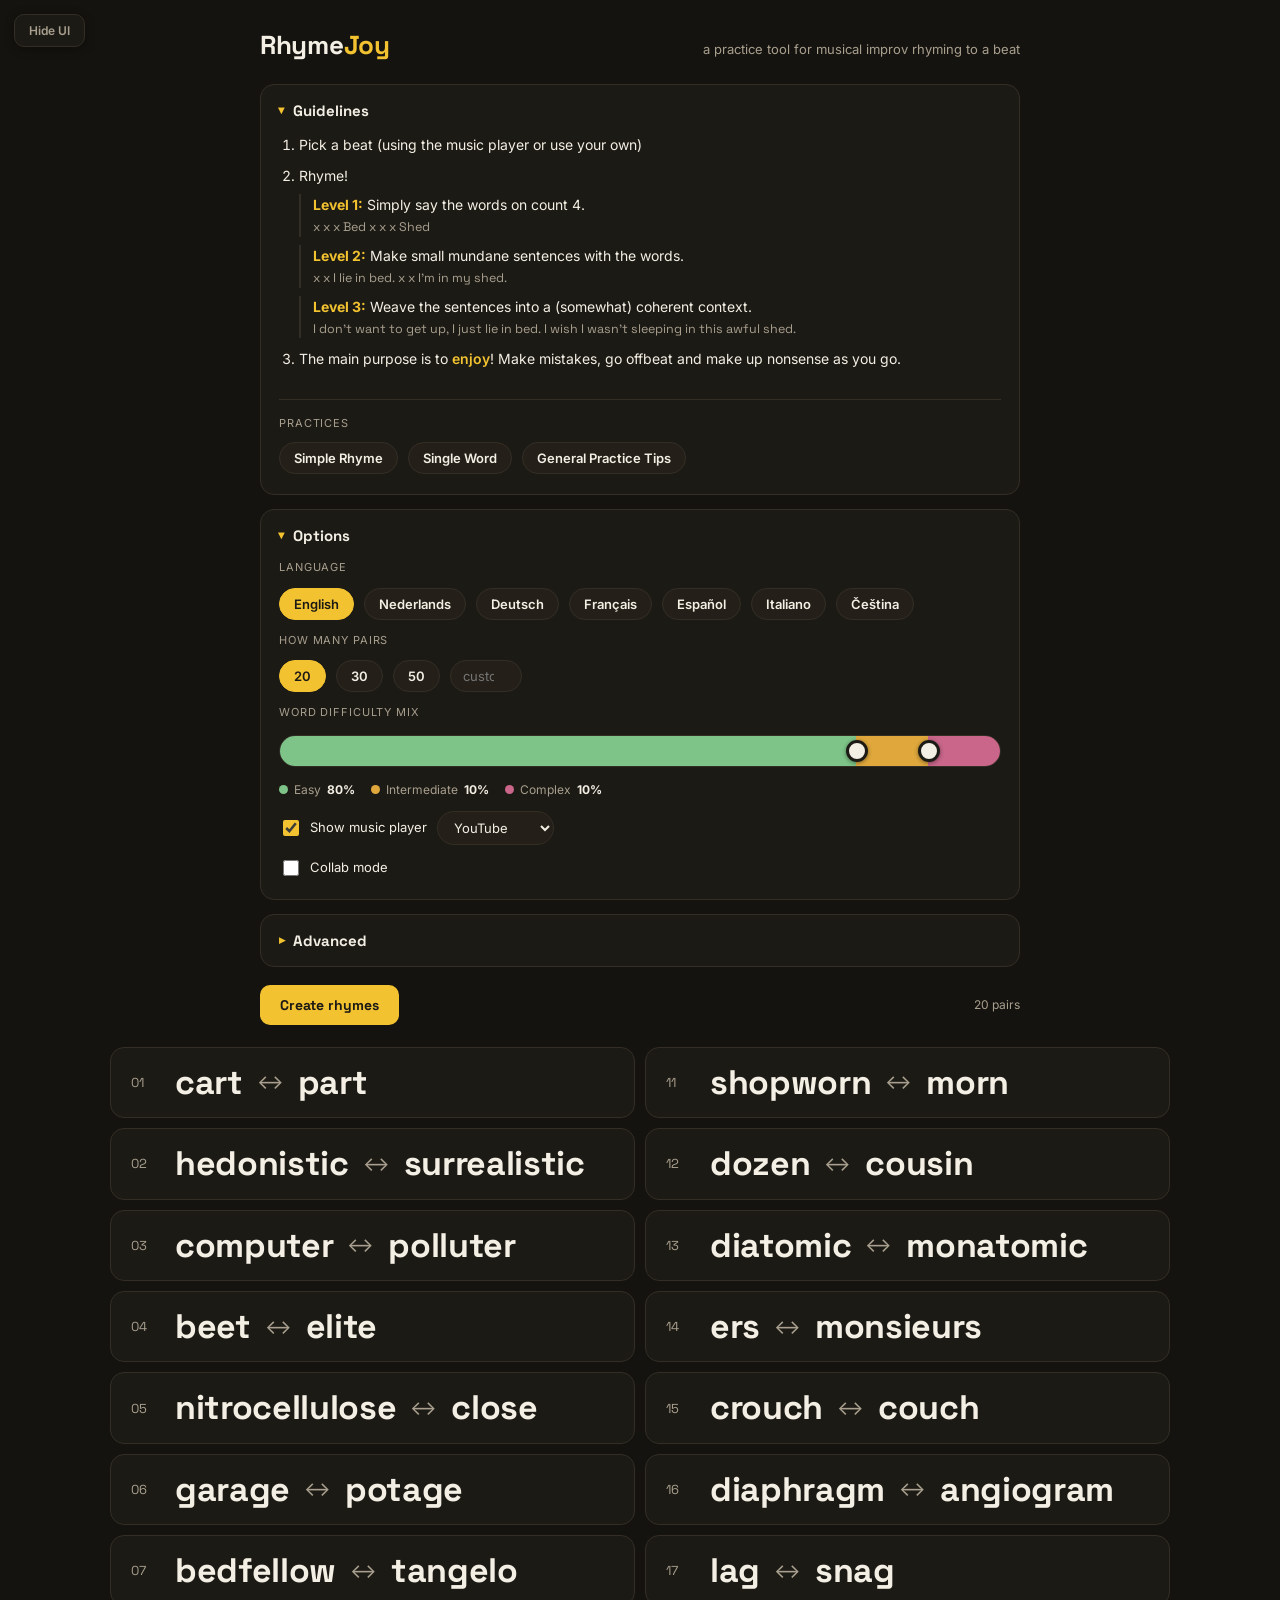
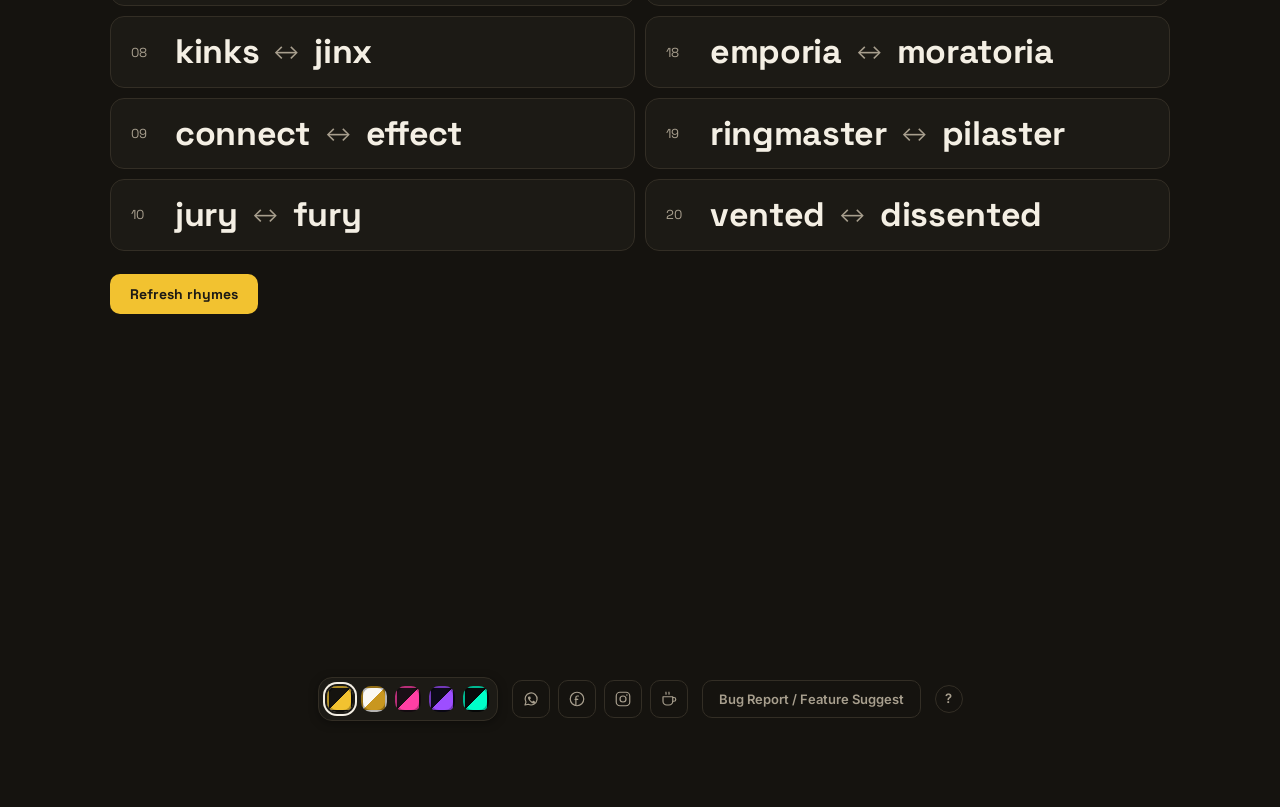
==== rg-latest.html @ 77506f03 "Merge branch 'worktree-gleaming-coalescing-elephant' # Conflicts: #	js/app.js" ====
<!DOCTYPE html>
<html lang="en">
<head>
<meta charset="UTF-8">
<meta name="viewport" content="width=device-width, initial-scale=1.0">
<title>Rhyme Pairs — Rap Practice Generator</title>
<link rel="stylesheet" href="data/styles.css">
<script>
// Applies the saved color scheme before first paint so switching themes
// doesn't flash the default dark theme for a frame; js/app.js re-applies
// the same value once it's loaded and owns the switcher's click handling.
(function () {
  try {
    var s = JSON.parse(localStorage.getItem("rhymeflow:settings"));
    if (s && s.theme) document.documentElement.setAttribute("data-theme", s.theme);
  } catch (e) {}
})();
</script>
</head>
<body>
<div class="practice-flash" id="practiceFlash" aria-hidden="true">PRACTICE</div>
<div class="wrap">

  <button class="btn-ghost hide-ui-btn" id="hideUiBtn">Hide UI</button>

  <div class="settings-col">
    <header class="top">
      <h1>Rhyme<span>Joy</span></h1>
      <div class="subtitle">a practice tool for musical improv rhyming to a beat</div>
    </header>

    <details class="panel collapsible-panel" id="guidelinesDetails" open>
      <summary>Guidelines</summary>
      <div class="collapsible-body guidelines-body">
        <ol>
          <li>Pick a beat (using the music player or use your own)</li>
          <li>
            Rhyme!
            <ul class="guidelines-levels">
              <li><b>Level 1:</b> Simply say the words on count 4.
                <span class="guidelines-example">x x x Bed x x x Shed</span>
              </li>
              <li><b>Level 2:</b> Make small mundane sentences with the words.
                <span class="guidelines-example">x x I lie in bed. x x I'm in my shed.</span>
              </li>
              <li><b>Level 3:</b> Weave the sentences into a (somewhat) coherent context.
                <span class="guidelines-example">I don't want to get up, I just lie in bed. I wish I wasn't sleeping in this awful shed.</span>
              </li>
            </ul>
          </li>
          <li>The main purpose is to <em>enjoy</em>! Make mistakes, go offbeat and make up nonsense as you go.</li>
        </ol>
      </div>
      <div class="guidelines-practices" id="practicesPanel" hidden>
        <div class="row" id="practicesButtonRow">
          <div class="label">Practices</div>
        </div>
      </div>
    </details>

    <details class="panel collapsible-panel" id="optionsDetails" open>
      <summary>Options</summary>
      <div class="collapsible-body">
        <div class="row">
          <div class="label">Language</div>
          <button class="pill lang-pill active" data-lang="en">English</button>
          <button class="pill lang-pill" data-lang="nl">Nederlands</button>
          <button class="pill lang-pill" data-lang="de">Deutsch</button>
          <button class="pill lang-pill" data-lang="fr">Français</button>
          <button class="pill lang-pill" data-lang="es">Español</button>
          <button class="pill lang-pill" data-lang="it">Italiano</button>
          <button class="pill lang-pill" data-lang="cs">Čeština</button>
        </div>
        <div class="row">
          <div class="label">How many pairs</div>
          <button class="pill count-pill" data-count="20">20</button>
          <button class="pill count-pill" data-count="30">30</button>
          <button class="pill count-pill" data-count="50">50</button>
          <input type="number" id="customCount" min="1" max="400" placeholder="custom">
        </div>
        <div class="row">
          <div class="label">Word difficulty mix</div>
          <div class="diff-slider" id="diffSlider">
            <div class="diff-slider-track">
              <div class="diff-seg diff-easy" id="diffSegEasy"></div>
              <div class="diff-seg diff-intermediate" id="diffSegMid"></div>
              <div class="diff-seg diff-complex" id="diffSegHard"></div>
            </div>
            <button type="button" class="diff-handle" id="diffHandle1" role="slider" aria-label="Easy/intermediate boundary" aria-valuemin="0" aria-valuemax="100"></button>
            <button type="button" class="diff-handle" id="diffHandle2" role="slider" aria-label="Intermediate/complex boundary" aria-valuemin="0" aria-valuemax="100"></button>
          </div>
          <div class="diff-legend">
            <span class="diff-legend-item diff-easy"><i></i>Easy <b id="diffPctEasy"></b></span>
            <span class="diff-legend-item diff-intermediate"><i></i>Intermediate <b id="diffPctMid"></b></span>
            <span class="diff-legend-item diff-complex"><i></i>Complex <b id="diffPctHard"></b></span>
          </div>
        </div>
        <div class="row" style="display:none">
          <div class="label">Rhyme type</div>
          <button class="pill type-pill type-perfect" data-type="perfect">Perfect</button>
          <button class="pill type-pill type-near" data-type="near">Near</button>
          <button class="pill type-pill type-slant" data-type="slant">Slant</button>
        </div>
        <div class="row">
          <label class="checkbox-row">
            <input type="checkbox" id="playlistToggle" checked>
            <span>Show music player</span>
          </label>
          <select id="playlistSourceSelect" class="player-select">
            <option value="spotify">Spotify</option>
            <option value="youtube">YouTube</option>
            <option value="local">Local Beats</option>
          </select>
        </div>
        <div class="row">
          <label class="checkbox-row">
            <input type="checkbox" id="collabToggle">
            <span>Collab mode</span>
          </label>
        </div>
        <div class="row" id="collabOptionsRow" hidden>
          <div class="label">Collaborators</div>
          <input type="number" id="collabCountInput" min="2" max="8" value="2">
          <div class="collab-swatches" id="collabSwatches"></div>
        </div>
        <div class="row" id="collabPairsPerTurnRow" hidden>
          <div class="label">Pairs per turn</div>
          <select id="collabPairsPerTurnSelect" class="player-select">
            <option value="1">1</option>
            <option value="2">2</option>
            <option value="3">3</option>
            <option value="4">4</option>
            <option value="5">5</option>
          </select>
        </div>
      </div>
    </details>

    <details class="panel collapsible-panel" id="advancedDetails">
      <summary>Advanced</summary>
      <div class="collapsible-body">
        <div class="advanced-section">
          <div class="advanced-section-title">Keyboard shortcuts</div>
          <div class="row">
            <label class="checkbox-row">
              <input type="checkbox" id="shortcutsToggle">
              <span>Enable keyboard shortcuts</span>
            </label>
          </div>
          <div class="status-msg">C toggles Collab mode &middot; Space or Enter refreshes rhymes &middot; holding D reveals all definitions (Simple Definition mode)</div>
        </div>
        <div class="advanced-section">
          <div class="advanced-section-title">Slant rhymes</div>
          <div class="row" id="slantToggleRow">
            <label class="checkbox-row">
              <input type="checkbox" id="slantToggle">
              <span>Include slant rhymes [WIP]</span>
            </label>
          </div>
          <div class="row" id="slantRatioRow" hidden>
            <div class="label">Slant / perfect mix</div>
            <input type="range" id="slantRatioSlider" min="0" max="100" step="5" value="50" aria-label="Slant vs perfect rhyme ratio">
            <span class="range-value" id="slantRatioValue">50% slant</span>
          </div>
          <div class="row" id="slantMinScoreRow" hidden>
            <div class="label">Minimum slant strength</div>
            <input type="range" id="slantMinScoreSlider" min="0" max="100" step="1" value="0" aria-label="Minimum Datamuse slant-rhyme score">
            <span class="range-value" id="slantMinScoreValue">&ge; 0</span>
          </div>
        </div>
        <div class="advanced-section">
          <div class="advanced-section-title">Practice tools</div>
          <div class="row">
            <div class="label">Practice timer</div>
            <button type="button" class="btn-ghost" id="showTimerBtn">Show timer</button>
          </div>
          <div class="timer-options-group" id="timerOptionsGroup" hidden>
            <div class="row" style="margin-top:14px;">
              <div class="label">Timer mode</div>
              <button type="button" class="pill timer-mode-pill active" data-timer-mode="simple">Simple Timer</button>
              <button type="button" class="pill timer-mode-pill" data-timer-mode="multi">Multi Timer</button>
            </div>
            <div class="row" style="margin-top:14px;">
              <div class="label">Timer sound</div>
              <button type="button" class="pill timer-sound-pill active" data-timer-sound="chime">Chime</button>
              <button type="button" class="pill timer-sound-pill" data-timer-sound="bell">Bell</button>
              <button type="button" class="pill timer-sound-pill" data-timer-sound="beep">Beep</button>
              <button type="button" class="btn-ghost" id="timerSoundPreviewBtn">Preview</button>
            </div>
            <div class="row" style="margin-top:14px;">
              <div class="label">Timer volume</div>
              <input type="range" id="timerVolumeSlider" min="0" max="100" step="5" value="70">
              <span class="range-value" id="timerVolumeValue">70%</span>
            </div>
            <div class="row timer-duration-edit-row" style="margin-top:14px;">
              <div class="label">Timer durations</div>
              <button type="button" class="pill timer-duration-unit-pill active" data-timer-duration-unit="minutes">Minutes</button>
              <button type="button" class="pill timer-duration-unit-pill" data-timer-duration-unit="seconds">Seconds</button>
              <input type="number" class="timer-duration-input" data-duration-index="0" min="1" max="180" value="5">
              <input type="number" class="timer-duration-input" data-duration-index="1" min="1" max="180" value="10">
              <input type="number" class="timer-duration-input" data-duration-index="2" min="1" max="180" value="15">
              <input type="number" class="timer-duration-input" data-duration-index="3" min="1" max="180" value="20">
              <input type="number" class="timer-duration-input" data-duration-index="4" min="1" max="180" value="25">
              <input type="number" class="timer-duration-input" data-duration-index="5" min="1" max="180" value="30">
            </div>
          </div>
          <div class="row" style="margin-top:14px;">
            <div class="label">Practice metronome</div>
            <button type="button" class="btn-ghost" id="showMetronomeBtn">Show metronome</button>
          </div>
          <div class="row" style="margin-top:14px;">
            <div class="label">Metronome volume</div>
            <input type="range" id="metronomeVolumeSlider" min="0" max="100" step="5" value="70" aria-label="Metronome volume">
            <span class="range-value" id="metronomeVolumeValue">70%</span>
          </div>
        </div>
        <div class="advanced-section">
          <div class="advanced-section-title">Word filtering</div>
          <div class="row" id="sensitiveModeRow">
            <div class="label">Sensitive words</div>
            <button type="button" class="pill sensitive-mode-pill" data-sensitive-mode="off">Off</button>
            <button type="button" class="pill sensitive-mode-pill" data-sensitive-mode="on">Filter out</button>
            <button type="button" class="pill sensitive-mode-pill" data-sensitive-mode="only">Only</button>
          </div>
          <div class="row" id="categoryRow" style="margin-top:14px;">
            <div class="label">Word categories</div>
            <button type="button" class="pill category-pill" data-category="spiritual">Spiritual</button>
            <button type="button" class="pill category-pill" data-category="food">Food</button>
            <button type="button" class="pill category-pill" data-category="animals">Animals</button>
            <button type="button" class="pill category-pill" data-category="work">Work</button>
            <button type="button" class="pill category-pill" data-category="love">Love</button>
            <button type="button" class="pill category-pill" data-category="money">Money</button>
            <button type="button" class="pill category-pill" data-category="nature">Nature</button>
            <button type="button" class="pill category-pill" data-category="body">Body</button>
            <button type="button" class="pill category-pill" data-category="street">Street</button>
            <button type="button" class="pill category-pill" data-category="other">Other</button>
          </div>
          <div class="row" id="posRow" style="margin-top:14px;">
            <div class="label">Word type</div>
            <button type="button" class="pill pos-pill" data-pos="noun">Noun</button>
            <button type="button" class="pill pos-pill" data-pos="verb">Verb</button>
            <button type="button" class="pill pos-pill" data-pos="adjective">Adjective</button>
            <button type="button" class="pill pos-pill" data-pos="adverb">Adverb</button>
            <button type="button" class="pill pos-pill" data-pos="other">Other</button>
          </div>
          <div class="row" style="margin-top:14px;">
            <div class="label">Syllables per word</div>
            <div class="diff-slider syl-slider" id="sylSlider">
              <div class="diff-slider-track syl-slider-track">
                <div class="syl-slider-fill" id="sylSliderFill"></div>
              </div>
              <button type="button" class="diff-handle" id="sylHandleMin" role="slider" aria-label="Minimum syllables" aria-valuemin="1" aria-valuemax="6"></button>
              <button type="button" class="diff-handle" id="sylHandleMax" role="slider" aria-label="Maximum syllables" aria-valuemin="1" aria-valuemax="6"></button>
            </div>
            <span class="range-value" id="sylRangeValue">Any</span>
          </div>
        </div>
        <div class="advanced-section">
          <div class="advanced-section-title">Practice display</div>
          <div class="row">
            <div class="label">Reveal mode</div>
            <button type="button" class="pill reveal-mode-pill active" data-reveal-mode="pairs">Pairs</button>
            <button type="button" class="pill reveal-mode-pill" data-reveal-mode="words">Single words</button>
            <button type="button" class="pill reveal-mode-pill" data-reveal-mode="syllable">Single syllable</button>
            <button type="button" class="pill reveal-mode-pill" data-reveal-mode="letter">Single letter</button>
            <button type="button" class="pill reveal-mode-pill" data-reveal-mode="family">Rhyme family</button>
          </div>
          <div class="row" style="margin-top:14px;">
            <label class="checkbox-row">
              <input type="checkbox" id="autoRefreshToggle">
              <span>Auto-refresh rhymes every</span>
            </label>
            <input type="number" id="autoRefreshSeconds" min="5" max="3600" value="60">
            <span class="inline-unit">seconds</span>
          </div>
          <div class="row" style="margin-top:14px;">
            <div class="label">Definitions</div>
            <button class="pill def-style-pill" data-def-style="links">Links</button>
            <button class="pill def-style-pill" data-def-style="simple">Simple Definition</button>
            <button class="pill def-style-pill" data-def-style="full">Full definition</button>
            <button class="pill def-style-pill" data-def-style="delete">Word deletion</button>
            <button class="pill def-style-pill" data-def-style="copy">Copy rhyme pair</button>
          </div>
          <div class="row" id="showAllDefsRow" style="margin-top:10px;">
            <button class="btn-ghost" id="showAllDefsBtn">Show all definitions</button>
          </div>
        </div>
        <div class="advanced-section">
          <div class="advanced-section-title">Word list</div>
          <div id="deletedWordsSection" hidden>
            <div class="row">
              <div class="label">Deleted words</div>
              <button class="btn-ghost" id="downloadDeletedBtn">Download deleted words</button>
              <button class="btn-ghost" id="clearDeletedBtn">Clear deleted words</button>
            </div>
            <div class="status-msg" id="deletedStatus">No words deleted yet.</div>
          </div>
          <div class="row csv-row" id="csvRow" style="margin-top:14px;" hidden>
            <div class="label" id="wordListLabel">Word list — 11,000 built in, or add your own [WIP]</div>
            <input type="file" id="csvInput" accept=".csv,text/csv">
            <button class="btn-ghost" id="csvAddBtn">Add to library</button>
            <button class="btn-ghost" id="csvOnlyBtn">Use only these</button>
            <button class="btn-ghost" id="csvResetBtn">Reset to built-in</button>
            <button class="btn-ghost" id="csvExampleBtn">Download example CSV</button>
          </div>
          <div class="status-msg" id="csvStatus" hidden>Using the built-in 11,000-word library.</div>
        </div>
        <div class="advanced-section">
          <div class="advanced-section-title">Reset</div>
          <div class="row">
            <button class="btn-ghost" id="resetSettingsBtn">Reset default settings</button>
          </div>
          <div class="status-msg" id="resetSettingsStatus"></div>
        </div>
      </div>
    </details>

    <div class="actions">
      <button class="btn-main refresh-btn" id="refreshBtnTop">Create rhymes</button>
      <div class="count-info" id="countInfo"></div>
    </div>
  </div>

  <div class="panel timer-panel" id="timerPanel" hidden>
    <button type="button" class="panel-close-btn" id="timerCloseBtn" aria-label="Hide timer">✕</button>
    <div class="timer-setup" id="timerSetup">
      <div class="timer-picker" id="timerPicker">
        <div class="row timer-duration-row" id="timerDurationRow">
          <button type="button" class="pill timer-duration-btn" data-minutes="5">5m</button>
          <button type="button" class="pill timer-duration-btn" data-minutes="10">10m</button>
          <button type="button" class="pill timer-duration-btn" data-minutes="15">15m</button>
          <button type="button" class="pill timer-duration-btn" data-minutes="20">20m</button>
          <button type="button" class="pill timer-duration-btn" data-minutes="25">25m</button>
          <button type="button" class="pill timer-duration-btn" data-minutes="30">30m</button>
        </div>
        <div class="timer-sequence" id="timerSequence" hidden></div>
        <div class="row timer-multi-actions" id="timerMultiActions" hidden>
          <button type="button" class="btn-ghost timer-symbol-btn" id="timerReturnBtn" aria-label="Return — undo last">✕</button>
          <button type="button" class="pill timer-symbol-btn" id="timerLoopBtn" aria-label="Loop">∞</button>
          <button type="button" class="btn-main timer-symbol-btn" id="timerConfirmBtn" aria-label="Confirm">✓</button>
        </div>
      </div>
    </div>

    <div class="timer-running" id="timerRunning" hidden>
      <div class="timer-sequence" id="timerRunningSequence"></div>
      <button type="button" class="timer-countdown" id="timerCountdown" aria-label="Stop timer">0:00</button>
    </div>
  </div>

  <div class="panel metronome-panel" id="metronomePanel" hidden>
    <button type="button" class="panel-close-btn" id="metronomeCloseBtn" aria-label="Hide metronome">✕</button>
    <div class="metronome-beat" id="metronomeBeat" aria-hidden="true"></div>
    <div class="metronome-bpm-value" id="metronomeBpmValue">120 BPM</div>
    <input type="range" id="metronomeBpmSlider" min="40" max="240" step="1" value="120" aria-label="Beats per minute">
    <button type="button" class="btn-main" id="metronomeToggleBtn">Start</button>
  </div>

  <div class="pairs" id="pairsContainer"></div>

  <div class="actions actions-bottom">
    <button class="btn-main refresh-btn" id="refreshBtnBottom">Refresh rhymes</button>
  </div>

  <div class="playlist-panel" id="playlistPanel">
    <iframe class="player-embed" id="spotifyEmbed" data-testid="embed-iframe" style="border-radius:12px" src="https://open.spotify.com/embed/playlist/6SZt39ktXkhy8WUJe1CRUv?utm_source=generator&si=29beb8e567bf4077" width="100%" height="152" frameBorder="0" allowfullscreen="" allow="autoplay; clipboard-write; encrypted-media; fullscreen; picture-in-picture" loading="lazy"></iframe>
    <iframe class="player-embed" id="youtubeEmbed" hidden style="border-radius:12px" src="https://www.youtube.com/embed/videoseries?list=PL0L_zzLQSZ2V7PR2wj7zOnrOxPlIUKix6" width="100%" height="315" frameBorder="0" allowfullscreen="" allow="autoplay; encrypted-media; picture-in-picture" loading="lazy"></iframe>
    <div class="panel local-player" id="localPlayer" hidden>
      <div class="local-player-track" id="localPlayerTrack">—</div>
      <div class="row local-player-progress-row">
        <span class="range-value" id="localPlayerCurrentTime">0:00</span>
        <input type="range" id="localPlayerSeek" min="0" max="0" step="1" value="0" aria-label="Track position">
        <span class="range-value" id="localPlayerDuration">0:00</span>
      </div>
      <div class="row local-player-controls">
        <button type="button" class="btn-ghost timer-symbol-btn" id="localPlayerPrevBtn" aria-label="Previous beat">⏮</button>
        <button type="button" class="btn-main local-player-play-btn" id="localPlayerPlayBtn">Play</button>
        <button type="button" class="btn-ghost timer-symbol-btn" id="localPlayerNextBtn" aria-label="Next beat">⏭</button>
        <button type="button" class="pill timer-symbol-btn" id="localPlayerLoopBtn" aria-label="Loop">∞</button>
      </div>
      <div class="row">
        <div class="label">Volume</div>
        <input type="range" id="localPlayerVolumeSlider" min="0" max="100" step="5" value="70" aria-label="Beat volume">
        <span class="range-value" id="localPlayerVolumeValue">70%</span>
      </div>
    </div>
  </div>

  <div class="footer-bar">
    <div class="theme-switcher" id="themeSwitcher" role="group" aria-label="Color scheme">
      <button type="button" class="theme-swatch" data-theme="dark" aria-label="Dark theme" aria-pressed="true"></button>
      <button type="button" class="theme-swatch" data-theme="light" aria-label="Light theme" aria-pressed="false"></button>
      <button type="button" class="theme-swatch" data-theme="magenta" aria-label="Magenta theme" aria-pressed="false"></button>
      <button type="button" class="theme-swatch" data-theme="neon-purple" aria-label="Neon purple theme" aria-pressed="false"></button>
      <button type="button" class="theme-swatch" data-theme="neon" aria-label="Neon theme" aria-pressed="false"></button>
    </div>
    <div class="share-links" id="shareLinks" role="group" aria-label="Share this link with friends">
      <button type="button" class="btn-ghost share-btn" id="shareWhatsappBtn" aria-label="Share on WhatsApp">
        <svg viewBox="0 0 24 24" fill="none" stroke="currentColor" stroke-width="1.6" stroke-linecap="round" stroke-linejoin="round" aria-hidden="true" focusable="false">
          <path d="M4 20l1.3-3.9A8 8 0 1 1 8.4 19L4 20Z"/>
          <path d="M9 9.5c.3-.8.7-.8 1-.8h.4c.3 0 .5.1.6.4.2.4.7 1.6.7 1.7.1.2.1.3 0 .5-.1.2-.2.3-.4.5l-.5.5c-.1.2-.3.3-.1.6.5.9 1.1 1.5 1.9 2 .7.5 1.1.6 1.3.5.2-.1.6-.6.7-.8.1-.2.3-.3.6-.1.2.1 1.5.7 1.8.8.2.1.4.2.4.3.1.2.1.9-.2 1.3-.3.5-1.3 1-1.9 1-.5 0-1.7-.1-3.4-1.6-1.9-1.7-3-3.6-3.3-4.1-.2-.3-.7-1.2-.7-2.3 0-1 .5-1.5.6-1.7Z" fill="currentColor" stroke="none"/>
        </svg>
      </button>
      <button type="button" class="btn-ghost share-btn" id="shareFacebookBtn" aria-label="Share on Facebook">
        <svg viewBox="0 0 24 24" fill="none" stroke="currentColor" stroke-width="1.6" stroke-linecap="round" stroke-linejoin="round" aria-hidden="true" focusable="false">
          <circle cx="12" cy="12" r="9"/>
          <path d="M14 8h-1.5a2 2 0 0 0-2 2v9.5M9.5 12.5h3.5" fill="none"/>
        </svg>
      </button>
      <button type="button" class="btn-ghost share-btn" id="shareInstagramBtn" aria-label="Share on Instagram">
        <svg viewBox="0 0 24 24" fill="none" stroke="currentColor" stroke-width="1.6" stroke-linecap="round" stroke-linejoin="round" aria-hidden="true" focusable="false">
          <rect x="3" y="3" width="18" height="18" rx="5" ry="5"/>
          <circle cx="12" cy="12" r="4"/>
          <circle cx="17.2" cy="6.8" r="1" fill="currentColor" stroke="none"/>
        </svg>
      </button>
      <a class="btn-ghost share-btn" id="coffeeBtn" href="https://www.buymeacoffee.com/nielsvalent" target="_blank" rel="noopener noreferrer" aria-label="Buy me a coffee">
        <svg viewBox="0 0 24 24" fill="none" stroke="currentColor" stroke-width="1.6" stroke-linecap="round" stroke-linejoin="round" aria-hidden="true" focusable="false">
          <path d="M4 9h13v6a5 5 0 0 1-5 5H9a5 5 0 0 1-5-5V9Z"/>
          <path d="M17 10h1.5a2.5 2.5 0 0 1 0 5H17"/>
          <path d="M8 3c-.5 1 .5 1.5 0 2.5"/>
          <path d="M12 3c-.5 1 .5 1.5 0 2.5"/>
        </svg>
      </a>
    </div>
    <a class="btn-ghost feedback-btn" id="bugReportBtn" href="https://github.com/nielswritescode/freestyle-practice/issues/new" target="_blank" rel="noopener noreferrer">Bug Report / Feature Suggest</a>
    <button type="button" class="btn-ghost info-btn" id="infoBtn" aria-label="Feature support note" title="Not all features are supported for non-English languages.">?</button>
  </div>
  <div class="status-msg share-status" id="shareStatus"></div>

</div>

<script src="data/words-data.js"></script>
<script src="data/words-data-nl.js"></script>
<script src="data/words-data-de.js"></script>
<script src="data/words-data-fr.js"></script>
<script src="data/words-data-es.js"></script>
<script src="data/words-data-it.js"></script>
<script src="data/words-data-cs.js"></script>
<script src="data/cmu-data.js"></script>
<script src="data/wordnet-data.js"></script>
<script src="data/sensitive-words.js"></script>
<script src="data/word-categories.js"></script>
<script src="data/pos-data.js"></script>
<script src="data/slant-rhymes-datamuse.js"></script>
<script src="data/beats-data.js"></script>
<script src="js/phonetics-en.js"></script>
<script src="js/rhyme-classify.js"></script>
<script src="js/pair-generator.js"></script>
<script src="js/cmu-decoder.js"></script>
<script src="js/nl-rhyme.js"></script>
<script src="js/ipa-utils.js"></script>
<script src="js/de-rhyme.js"></script>
<script src="js/fr-rhyme.js"></script>
<script src="js/es-rhyme.js"></script>
<script src="js/it-rhyme.js"></script>
<script src="js/cs-rhyme.js"></script>
<script src="js/app.js"></script>
</body>
</html>
---- data/styles.css ----
@import url('https://fonts.googleapis.com/css2?family=Space+Grotesk:wght@400;500;700&family=Inter:wght@400;500;600;700&display=swap');

:root{
  --bg:#15130f;
  --panel:#1c1a15;
  --panel-2:#242019;
  --ink:#f4efe4;
  --ink-dim:#a89f8e;
  --line:#332e25;
  --accent:#f2c230;
  --accent-ink:#1c1a15;
  --perfect:#f2c230;
  --near:#e08a4c;
  --slant:#c96a6a;
  --diff-easy:#7ec488;
  --diff-mid:#e0a83c;
  --diff-hard:#c9668a;
}
/* Color schemes — swapped in by setting data-theme on <html> (js/app.js).
   No data-theme attribute (or data-theme="dark") keeps the :root defaults
   above, which is the original/default look. */
:root[data-theme="light"]{
  --bg:#faf8f3;
  --panel:#ffffff;
  --panel-2:#f1ede4;
  --ink:#211f1a;
  --ink-dim:#6b6355;
  --line:#e2dcd0;
  --accent:#c9971f;
  --accent-ink:#1c1a15;
  --perfect:#c9971f;
  --near:#c46a2c;
  --slant:#a8434b;
  --diff-easy:#3f9556;
  --diff-mid:#b9822a;
  --diff-hard:#a8456a;
}
:root[data-theme="magenta"]{
  --bg:#1a0f16;
  --panel:#241521;
  --panel-2:#2e1a2a;
  --ink:#f6e9f2;
  --ink-dim:#b592ab;
  --line:#3d2438;
  --accent:#ff3fa4;
  --accent-ink:#1a0f16;
  --perfect:#ff3fa4;
  --near:#ff7ab8;
  --slant:#c9457f;
  --diff-easy:#7ec488;
  --diff-mid:#e0a83c;
  --diff-hard:#c9668a;
}
:root[data-theme="neon-purple"]{
  --bg:#0d0a1a;
  --panel:#161129;
  --panel-2:#1e1836;
  --ink:#efe9ff;
  --ink-dim:#a79bd1;
  --line:#2f2650;
  --accent:#9d4eff;
  --accent-ink:#0d0a1a;
  --perfect:#9d4eff;
  --near:#c084fc;
  --slant:#7c3aed;
  --diff-easy:#4ade80;
  --diff-mid:#a78bfa;
  --diff-hard:#f472b6;
}
:root[data-theme="neon"]{
  --bg:#08090a;
  --panel:#101214;
  --panel-2:#161a1d;
  --ink:#eafffb;
  --ink-dim:#7fd9c4;
  --line:#1f2b28;
  --accent:#00ffc8;
  --accent-ink:#06110d;
  --perfect:#00ffc8;
  --near:#ff2fd0;
  --slant:#2fe0ff;
  --diff-easy:#39ff88;
  --diff-mid:#faff3c;
  --diff-hard:#ff2f6e;
}
*{box-sizing:border-box;}
html,body{margin:0;padding:0;}
body{
  background:var(--bg);
  color:var(--ink);
  font-family:'Inter',system-ui,sans-serif;
  min-height:100vh;
}
.wrap{
  max-width:1100px;
  margin:0 auto;
  padding:28px 20px 80px;
}
.settings-col{
  max-width:760px;
  margin:0 auto;
}
.actions-bottom{
  justify-content:center;
  margin-top:22px;
}
header.top{
  display:flex;
  align-items:baseline;
  justify-content:space-between;
  margin-bottom:22px;
  flex-wrap:wrap;
  gap:8px;
}
h1{
  font-family:'Space Grotesk',sans-serif;
  font-weight:700;
  font-size:26px;
  margin:0;
  letter-spacing:-0.01em;
}
h1 span{color:var(--accent);}
.subtitle{
  color:var(--ink-dim);
  font-size:13px;
}

.panel{
  background:var(--panel);
  border:1px solid var(--line);
  border-radius:14px;
  padding:16px 18px;
  margin-bottom:14px;
}

.collapsible-panel{
  padding:4px 18px;
}
.collapsible-panel summary{
  list-style:none;
  cursor:pointer;
  padding:12px 0;
  font-family:'Space Grotesk',sans-serif;
  font-weight:700;
  font-size:15px;
  color:var(--ink);
  display:flex;
  align-items:center;
  gap:8px;
}
.collapsible-panel summary::-webkit-details-marker{display:none;}
.collapsible-panel summary::before{
  content:"▸";
  color:var(--accent);
  font-size:12px;
  transition:transform .12s ease;
}
.collapsible-panel[open] summary::before{transform:rotate(90deg);}
.collapsible-panel summary:focus-visible{outline:2px solid var(--accent); outline-offset:2px;}
.collapsible-body{
  padding:2px 0 16px;
  color:var(--ink);
  font-size:14px;
  line-height:1.5;
}
.guidelines-body > ol{
  margin:0;
  padding-left:20px;
}
.guidelines-body > ol > li + li{margin-top:10px;}
.guidelines-levels{
  list-style:none;
  margin:8px 0 0;
  padding:0;
  display:flex;
  flex-direction:column;
  gap:8px;
}
.guidelines-levels li{
  padding-left:12px;
  border-left:2px solid var(--line);
}
.guidelines-levels b{color:var(--accent);}
.guidelines-example{
  display:block;
  margin-top:3px;
  font-family:'Space Grotesk',monospace;
  font-size:12.5px;
  color:var(--ink-dim);
}
.guidelines-body em{color:var(--accent); font-style:normal; font-weight:600;}
.guidelines-practices{
  margin-top:14px;
  padding-top:16px;
  padding-bottom:16px;
  border-top:1px solid var(--line);
}
.row{
  display:flex;
  align-items:center;
  gap:10px;
  flex-wrap:wrap;
}
.row + .row{margin-top:12px;}
.advanced-section + .advanced-section{
  margin-top:16px;
  padding-top:16px;
  border-top:1px solid var(--line);
}
.advanced-section-title{
  font-family:'Space Grotesk',sans-serif;
  font-weight:700;
  font-size:12px;
  text-transform:uppercase;
  letter-spacing:0.08em;
  color:var(--accent);
  margin-bottom:12px;
}
.label{
  font-size:11px;
  text-transform:uppercase;
  letter-spacing:0.08em;
  color:var(--ink-dim);
  width:100%;
  margin-bottom:2px;
}
.pill{
  border:1px solid var(--line);
  background:var(--panel-2);
  color:var(--ink);
  border-radius:999px;
  padding:7px 14px;
  font-size:13px;
  font-weight:600;
  cursor:pointer;
  transition:all .12s ease;
  font-family:'Inter',sans-serif;
}
.pill:hover{border-color:#54493a;}
.pill:focus-visible{outline:2px solid var(--accent); outline-offset:2px;}
.pill.active{
  background:var(--accent);
  color:var(--accent-ink);
  border-color:var(--accent);
}
.pill.type-perfect.active{background:var(--perfect); border-color:var(--perfect);}
.pill.type-near.active{background:var(--near); border-color:var(--near);}
.pill.type-slant.active{background:var(--slant); border-color:var(--slant);}
/* Flags "Only" as the outlier choice of the three sensitive-words modes —
   reuses --slant rather than adding a new color for a single active state. */
.pill.sensitive-mode-pill[data-sensitive-mode="only"].active{background:var(--slant); border-color:var(--slant); color:var(--ink);}

.diff-slider{
  position:relative;
  width:100%;
  height:32px;
  margin:2px 0 4px;
}
.diff-slider-track{
  position:absolute;
  inset:0;
  display:flex;
  border-radius:999px;
  overflow:hidden;
  border:1px solid var(--line);
}
.diff-seg{height:100%;}
.diff-seg.diff-easy{background:var(--diff-easy);}
.diff-seg.diff-intermediate{background:var(--diff-mid);}
.diff-seg.diff-complex{background:var(--diff-hard);}
.diff-handle{
  position:absolute;
  top:50%;
  width:22px;
  height:22px;
  border-radius:50%;
  background:var(--ink);
  border:3px solid var(--panel);
  box-shadow:0 1px 4px rgba(0,0,0,.45);
  transform:translate(-50%,-50%);
  padding:0;
  cursor:grab;
  touch-action:none;
}
.diff-handle:active{cursor:grabbing;}
.diff-handle:focus-visible{outline:2px solid var(--ink); outline-offset:2px;}
.diff-legend{
  display:flex;
  gap:16px;
  flex-wrap:wrap;
  font-size:12px;
  color:var(--ink-dim);
}
.diff-legend-item{display:flex; align-items:center; gap:6px;}
.diff-legend-item i{width:9px; height:9px; border-radius:50%; display:inline-block;}
.diff-legend-item.diff-easy i{background:var(--diff-easy);}
.diff-legend-item.diff-intermediate i{background:var(--diff-mid);}
.diff-legend-item.diff-complex i{background:var(--diff-hard);}
.diff-legend-item b{color:var(--ink); font-weight:700;}

/* Syllables-per-word range: reuses the diff-slider's track/handle look
   (.diff-slider, .diff-slider-track, .diff-handle) since it's the same
   two-handle-on-a-bar interaction, just over 6 discrete syllable counts
   instead of a continuous 0-100 split, and with one accent-colored "in
   range" fill instead of three difficulty segments. */
.syl-slider{
  width:auto;
  flex:1;
  min-width:160px;
}
.syl-slider-fill{
  position:absolute;
  top:0;
  bottom:0;
  background:var(--accent);
}

input[type="number"]{
  width:72px;
  background:var(--panel-2);
  border:1px solid var(--line);
  color:var(--ink);
  border-radius:999px;
  padding:7px 12px;
  font-size:13px;
  font-family:'Inter',sans-serif;
}
input[type="number"]:focus-visible{outline:2px solid var(--accent);}

.timer-duration-input{width:54px; text-align:center; padding:7px 6px;}

input[type="range"]{
  flex:1;
  min-width:120px;
  accent-color:var(--accent);
  cursor:pointer;
}
input[type="range"]:focus-visible{outline:2px solid var(--accent); outline-offset:2px;}

.range-value{
  font-family:'Space Grotesk',sans-serif;
  font-size:13px;
  font-weight:700;
  color:var(--ink);
  min-width:28px;
  text-align:center;
}

.checkbox-row{
  display:flex;
  align-items:center;
  gap:8px;
  font-size:13px;
  color:var(--ink);
  cursor:pointer;
  user-select:none;
}
.checkbox-row input[type="checkbox"]{
  width:16px;
  height:16px;
  accent-color:var(--accent);
  cursor:pointer;
}

/* A plain inline unit suffix (e.g. the "seconds" after the auto-refresh
   number field) — not .label, which is meant for full-width uppercase row
   headers and forces onto its own line when used inline like this. */
.inline-unit{
  font-size:13px;
  color:var(--ink-dim);
}

.playlist-panel{
  max-width:760px;
  margin:22px auto 0;
}
.playlist-panel[hidden]{display:none;}
.player-embed[hidden]{display:none;}
.local-player[hidden]{display:none;}
.local-player{
  display:flex;
  flex-direction:column;
  align-items:center;
  gap:14px;
}
.local-player-track{
  font-family:'Space Grotesk',sans-serif;
  font-weight:700;
  font-size:15px;
  color:var(--ink);
  text-align:center;
}
.local-player-progress-row{
  width:100%;
}
.local-player-controls{
  justify-content:center;
}
.local-player-play-btn{
  min-width:88px;
}
#showAllDefsRow[hidden]{display:none;}
#slantToggleRow[hidden]{display:none;}
#slantRatioRow[hidden]{display:none;}
#slantMinScoreRow[hidden]{display:none;}
#categoryRow[hidden]{display:none;}
#posRow[hidden]{display:none;}
#sensitiveModeRow[hidden]{display:none;}
#collabOptionsRow[hidden]{display:none;}
#collabPairsPerTurnRow[hidden]{display:none;}
#csvRow[hidden]{display:none;}

.collab-swatches{
  display:flex;
  gap:6px;
  flex-wrap:wrap;
}
.collab-swatch{
  width:26px;
  height:26px;
  border-radius:50%;
  display:inline-flex;
  align-items:center;
  justify-content:center;
  font-family:'Space Grotesk',sans-serif;
  font-size:11px;
  font-weight:700;
  color:#fff;
  flex-shrink:0;
}

/* Practice timer — always a fixed bottom bar, on every screen size (not
   gated behind a max-width media query — that split turned out not to
   reliably self-select the right layout on every device, so there's now
   just one layout, everywhere). Deliberately on top of everything else
   (including .settings-col and "Hide UI" state) since you want a countdown
   visible, front and center, while performing — not buried in a settings
   panel. body.timer-open reserves matching space at the bottom of .wrap
   (see the rule near .pairs) so it never sits on top of a pair card. */
.timer-panel{
  position:fixed;
  bottom:0;
  left:0;
  right:0;
  z-index:25;
  width:100%;
  background:var(--panel);
  border-top:1px solid var(--line);
  border-radius:16px 16px 0 0;
  padding:16px 18px;
  box-shadow:0 -4px 18px rgba(0,0,0,.4);
  display:flex;
  flex-direction:column;
  align-items:center;
  gap:14px;
  text-align:center;
  max-height:50vh;
  overflow-y:auto;
}
.timer-panel[hidden]{display:none;}
/* Both .timer-panel and .metronome-panel are position:fixed, which is
   itself enough to make them the containing block for this — no extra
   position:relative needed on either. */
.panel-close-btn{
  position:absolute;
  top:10px;
  right:14px;
  width:24px;
  height:24px;
  padding:0;
  line-height:1;
  border:1px solid var(--line);
  border-radius:50%;
  background:var(--panel-2);
  color:var(--ink-dim);
  font-size:12px;
  cursor:pointer;
}
.panel-close-btn:hover{color:var(--ink);}
.timer-panel .row{justify-content:center;}
body.timer-open .wrap{padding-bottom:240px;}
.timer-setup[hidden],
.timer-running[hidden]{display:none;}
.timer-setup,
.timer-picker,
.timer-running{
  display:flex;
  flex-direction:column;
  align-items:center;
  gap:14px;
  width:100%;
}
.timer-sequence{
  display:flex;
  flex-wrap:wrap;
  justify-content:center;
  gap:8px;
}
.timer-sequence[hidden]{display:none;}
.timer-multi-actions[hidden]{display:none;}
/* Its own color (--near, otherwise just the "near rhyme" tag color) rather
   than the same gold as everything else — the sequence squares read as
   their own thing at a glance, distinct from Confirm/Loop right next to
   them. */
.timer-square{
  width:40px;
  height:40px;
  border-radius:10px;
  background:var(--panel-2);
  border:1px solid var(--near);
  display:flex;
  align-items:center;
  justify-content:center;
  font-family:'Space Grotesk',sans-serif;
  font-weight:700;
  font-size:12px;
  color:var(--ink);
  flex-shrink:0;
}
.timer-square.active{
  background:var(--near);
  color:var(--accent-ink);
  border-color:var(--near);
}
.timer-square.done{opacity:.4;}
#timerLoopBtn.active{background:var(--accent); color:var(--accent-ink); border-color:var(--accent);}

/* A brief full-screen flash of "PRACTICE" fired once when a timer queue
   actually starts (not on each item within a multi-timer sequence) —
   purely decorative, so pointer-events:none and aria-hidden keep it out of
   the way of clicks and screen readers. Triggered by toggling .show; the
   animation's own "forwards" fill keeps it invisible at rest without
   needing separate hide-after-timeout JS. */
.practice-flash{
  position:fixed;
  inset:0;
  z-index:9999;
  display:flex;
  align-items:center;
  justify-content:center;
  font-family:'Space Grotesk',sans-serif;
  font-weight:800;
  font-size:clamp(48px, 12vw, 140px);
  letter-spacing:0.05em;
  color:var(--accent);
  background:rgba(0,0,0,0.35);
  opacity:0;
  pointer-events:none;
}
/* 7 alternate looks for the flash, picked at random each time by
   flashPracticeWordart() (js/app.js) — each is a class paired with .show,
   never applied on its own, so this can't collide with .practice-flash's
   resting opacity:0. */
.practice-flash.show.flash-glow{animation:practiceFlashGlow 1.6s ease-out forwards;}
@keyframes practiceFlashGlow{
  0%{opacity:0; transform:scale(.7);}
  10%{opacity:1; transform:scale(1.05); color:var(--accent); text-shadow:0 0 20px var(--accent), 0 0 60px var(--accent);}
  25%{color:var(--near); text-shadow:0 0 20px var(--near), 0 0 60px var(--near); transform:scale(1);}
  40%{color:var(--accent); text-shadow:0 0 20px var(--accent), 0 0 60px var(--accent);}
  55%{color:var(--near); text-shadow:0 0 20px var(--near), 0 0 60px var(--near);}
  85%{opacity:1;}
  100%{opacity:0; transform:scale(1);}
}
.practice-flash.show.flash-slide{animation:practiceFlashSlide 1.5s cubic-bezier(.16,1,.3,1) forwards;}
@keyframes practiceFlashSlide{
  0%{opacity:0; transform:translateX(-40vw) skewX(-15deg);}
  15%{opacity:1; transform:translateX(0) skewX(-6deg); color:var(--accent); text-shadow:0 0 20px var(--accent);}
  30%{transform:translateX(0) skewX(0deg);}
  80%{opacity:1;}
  100%{opacity:0; transform:translateX(20px);}
}
.practice-flash.show.flash-flicker{animation:practiceFlashFlicker 1.7s linear forwards;}
@keyframes practiceFlashFlicker{
  0%{opacity:0;}
  5%{opacity:1; color:var(--near); text-shadow:0 0 25px var(--near), 0 0 60px var(--near);}
  10%{opacity:.2;}
  15%{opacity:1;}
  20%{opacity:.3;}
  25%{opacity:1; color:var(--accent); text-shadow:0 0 25px var(--accent), 0 0 60px var(--accent);}
  70%{opacity:1;}
  85%{opacity:.4;}
  92%{opacity:1;}
  100%{opacity:0;}
}
.practice-flash.show.flash-wipe{animation:practiceFlashWipe 1.6s ease-in-out forwards;}
@keyframes practiceFlashWipe{
  0%{opacity:1; clip-path:inset(0 100% 0 0); color:var(--accent); text-shadow:0 0 20px var(--accent);}
  45%{clip-path:inset(0 0% 0 0);}
  60%{color:var(--near); text-shadow:0 0 20px var(--near);}
  85%{opacity:1; clip-path:inset(0 0% 0 0);}
  100%{opacity:0; clip-path:inset(0 0% 0 0);}
}
.practice-flash.show.flash-glitch{animation:practiceFlashGlitch 1.5s steps(1,end) forwards;}
@keyframes practiceFlashGlitch{
  0%{opacity:0; transform:translate(0,0);}
  8%{opacity:1; color:var(--ink); text-shadow:-3px 0 var(--accent), 3px 0 var(--near); transform:translate(-2px,1px);}
  16%{text-shadow:3px 0 var(--accent), -3px 0 var(--near); transform:translate(2px,-1px);}
  24%{text-shadow:-2px 0 var(--near), 2px 0 var(--accent); transform:translate(-1px,0);}
  32%{text-shadow:none; color:var(--accent); transform:translate(0,0);}
  45%{text-shadow:2px 0 var(--near), -2px 0 var(--accent); transform:translate(1px,1px);}
  55%{text-shadow:none; transform:translate(0,0);}
  85%{opacity:1;}
  100%{opacity:0;}
}
.practice-flash.show.flash-zoom{animation:practiceFlashZoom 1.6s cubic-bezier(.2,.8,.2,1) forwards;}
@keyframes practiceFlashZoom{
  0%{opacity:0; transform:scale(3); filter:blur(20px); color:var(--accent);}
  25%{opacity:1; transform:scale(1); filter:blur(0px); text-shadow:0 0 30px var(--accent);}
  45%{color:var(--near); text-shadow:0 0 30px var(--near);}
  80%{opacity:1; transform:scale(1);}
  100%{opacity:0; transform:scale(.9); filter:blur(4px);}
}
.practice-flash.show.flash-flip{animation:practiceFlashFlip 1.6s ease-out forwards;}
@keyframes practiceFlashFlip{
  0%{opacity:0; transform:perspective(600px) rotateX(90deg);}
  20%{opacity:1; transform:perspective(600px) rotateX(0deg); color:var(--accent); text-shadow:0 0 20px var(--accent);}
  40%{color:var(--near); text-shadow:0 0 20px var(--near);}
  60%{transform:perspective(600px) rotateX(0deg);}
  85%{opacity:1;}
  100%{opacity:0; transform:perspective(600px) rotateX(-20deg);}
}

/* 7 alternate visual looks, layered independently on top of whichever
   flash-* rollin is picked (see PRACTICE_FLASH_STYLES in app.js). Each
   only sets properties the rollin keyframes above never touch, so the two
   axes can be combined freely without one clobbering the other mid-run. */
.practice-flash.show.style-outline{-webkit-text-stroke:3px var(--ink); font-weight:900;}
.practice-flash.show.style-mono{font-family:'Courier New',ui-monospace,monospace; font-weight:700; letter-spacing:0.02em;}
.practice-flash.show.style-card{background:var(--panel); border:4px solid var(--ink); border-radius:20px; padding:0.15em 0.5em; box-shadow:10px 10px 0 var(--ink);}
.practice-flash.show.style-underline{text-decoration:underline wavy; text-decoration-color:var(--near); text-underline-offset:14px; text-decoration-thickness:6px;}
.practice-flash.show.style-italic{font-family:Georgia,'Times New Roman',serif; font-style:italic; font-weight:700;}
.practice-flash.show.style-wide{letter-spacing:0.35em; font-weight:500;}
.practice-flash.show.style-neon{background:radial-gradient(ellipse at center, var(--panel-2) 0%, transparent 70%); border-radius:28px; padding:0.2em 0.6em; backdrop-filter:blur(2px);}
/* Return/Loop/Confirm read as icons (✕ / ∞ / ✓) rather than text pills —
   square-ish and a bit larger so a single glyph doesn't look lost. */
.timer-symbol-btn{
  width:44px;
  height:38px;
  padding:0;
  font-size:18px;
  line-height:1;
  display:inline-flex;
  align-items:center;
  justify-content:center;
}
/* A <button>, not just a display — clicking the number itself is the only
   way to stop a running timer, so it needs to read as interactive. */
.timer-countdown{
  border:none;
  background:none;
  padding:0;
  cursor:pointer;
  font-family:'Space Grotesk',sans-serif;
  font-weight:700;
  font-size:clamp(40px,9vw,64px);
  line-height:1;
  color:var(--accent);
  font-variant-numeric:tabular-nums;
}
.timer-countdown:hover{filter:brightness(1.15);}
.timer-countdown:focus-visible{outline:2px solid var(--ink); outline-offset:4px;}

.player-select{
  border:1px solid var(--line);
  background:var(--panel-2);
  color:var(--ink);
  border-radius:999px;
  padding:7px 12px;
  font-size:13px;
  font-family:'Inter',sans-serif;
  cursor:pointer;
}
.player-select:focus-visible{outline:2px solid var(--accent);}

.btn-main{
  border:none;
  background:var(--accent);
  color:var(--accent-ink);
  border-radius:10px;
  padding:11px 20px;
  font-size:14px;
  font-weight:700;
  cursor:pointer;
  font-family:'Space Grotesk',sans-serif;
}
.btn-main:hover{filter:brightness(1.08);}
.btn-main:focus-visible{outline:2px solid var(--ink); outline-offset:2px;}
.btn-ghost{
  border:1px solid var(--line);
  background:transparent;
  color:var(--ink-dim);
  border-radius:10px;
  padding:10px 16px;
  font-size:13px;
  font-weight:600;
  cursor:pointer;
  font-family:'Inter',sans-serif;
}
.btn-ghost:hover{color:var(--ink); border-color:#54493a;}
a.btn-ghost{text-decoration:none; display:inline-block;}

/* Hide UI lives outside the settings panels entirely (not inside
   .settings-col), so it stays put — and reachable — even while the rest of
   the settings UI is hidden. Theme switcher and Feedback used to live here
   too, fixed at the top-right; they're not persistent anymore (see
   .footer-bar below) since, unlike Hide UI, there's no reason you'd need
   either reachable mid-practice. z-index above .metronome-panel (also
   top-fixed, see below) so it stays clickable when that's open too. */
.hide-ui-btn{
  position:fixed;
  top:14px;
  left:14px;
  z-index:30;
  background:var(--panel);
  box-shadow:0 2px 10px rgba(0,0,0,.35);
  padding:8px 14px;
  font-size:12px;
}

/* Practice metronome — a fixed top bar, mirroring the timer's fixed bottom
   bar (see the comment above .timer-panel) so the two can be shown at the
   same time without overlapping. Same "on top of everything, including
   Hide UI state" reasoning as the timer — see .hide-ui-btn's z-index note
   for why it still wins the corner where the two would otherwise collide.
   body.metronome-open reserves matching space at the top of .wrap so it
   never sits on top of the header. */
.metronome-panel{
  position:fixed;
  top:0;
  left:0;
  right:0;
  z-index:25;
  width:100%;
  background:var(--panel);
  border-bottom:1px solid var(--line);
  border-radius:0 0 16px 16px;
  padding:16px 18px;
  box-shadow:0 4px 18px rgba(0,0,0,.4);
  display:flex;
  flex-direction:column;
  align-items:center;
  gap:10px;
  text-align:center;
}
.metronome-panel[hidden]{display:none;}
body.metronome-open .wrap{padding-top:190px;}
.metronome-bpm-value{
  font-family:'Space Grotesk',sans-serif;
  font-weight:700;
  font-size:22px;
  color:var(--accent);
  font-variant-numeric:tabular-nums;
}
#metronomeBpmSlider{width:min(320px, 80vw);}
/* Pulses on every beat via tickMetronome() (js/app.js) — a plain color/scale
   flip rather than a keyframe animation, since it needs to reset and
   re-trigger every beat at whatever tempo the BPM slider is set to. */
.metronome-beat{
  width:16px;
  height:16px;
  border-radius:50%;
  background:var(--panel-2);
  border:1px solid var(--near);
  transition:background-color .05s linear, transform .05s linear;
}
.metronome-beat.pulse{
  background:var(--near);
  transform:scale(1.3);
}

/* A plain, non-fixed bar at the bottom of the page content — scrolls away
   with everything else instead of staying pinned like the timer does. */
.footer-bar{
  max-width:760px;
  margin:22px auto 0;
  display:flex;
  align-items:center;
  justify-content:center;
  gap:14px;
  flex-wrap:wrap;
}

/* Round "?" next to the feedback link. Hover/focus reveals its native
   title tooltip explaining non-English language support gaps; a click
   (needed on touch, where the tooltip never fires) shows the same text
   via the shared status-msg line instead. */
.info-btn{
  width:28px;
  height:28px;
  padding:0;
  border-radius:50%;
  display:inline-flex;
  align-items:center;
  justify-content:center;
  font-size:13px;
  line-height:1;
}

/* Each swatch shows its scheme's actual colors rather than being styled as
   another pill, so picking a theme is a glance-and-click, not another
   settings row to read. */
.theme-switcher{
  display:flex;
  gap:8px;
  background:var(--panel);
  border:1px solid var(--line);
  border-radius:14px;
  padding:8px;
  box-shadow:0 2px 10px rgba(0,0,0,.35);
}
.theme-swatch{
  width:26px;
  height:26px;
  border-radius:10px;
  border:2px solid rgba(0,0,0,.28);
  padding:0;
  cursor:pointer;
  transition:transform .12s ease, box-shadow .12s ease;
}
.theme-swatch:hover{transform:scale(1.1);}
.theme-swatch:focus-visible{outline:2px solid var(--ink); outline-offset:2px;}
.theme-swatch.active{
  box-shadow:0 0 0 2px var(--panel), 0 0 0 4px var(--ink);
}
.theme-swatch[data-theme="dark"]{background:linear-gradient(135deg, #15130f 50%, #f2c230 50%);}
.theme-swatch[data-theme="light"]{background:linear-gradient(135deg, #faf8f3 50%, #c9971f 50%);}
.theme-swatch[data-theme="magenta"]{background:linear-gradient(135deg, #1a0f16 50%, #ff3fa4 50%);}
.theme-swatch[data-theme="neon-purple"]{background:linear-gradient(135deg, #0d0a1a 50%, #9d4eff 50%);}
.theme-swatch[data-theme="neon"]{background:linear-gradient(135deg, #08090a 50%, #00ffc8 50%);}

.share-links{
  display:flex;
  align-items:center;
  gap:8px;
  flex-wrap:wrap;
  justify-content:center;
}
.share-btn{
  width:38px;
  height:38px;
  padding:0;
  display:inline-flex;
  align-items:center;
  justify-content:center;
}
/* a.btn-ghost (see above) sets display:inline-block with higher specificity
   than .share-btn alone, which broke centering for the coffee link (the only
   share-btn that's an <a> rather than a <button>). This compound selector
   outranks it so the flex centering always wins. */
a.share-btn.btn-ghost{display:inline-flex;}
.share-btn svg{
  width:18px;
  height:18px;
}
.share-status{
  max-width:760px;
  margin:8px auto 0;
  text-align:center;
}

.csv-row input[type="file"]{
  color:var(--ink-dim);
  font-size:12px;
  max-width:200px;
}
.status-msg{
  font-size:12px;
  color:var(--ink-dim);
  margin-top:6px;
}

.actions{
  display:flex;
  justify-content:space-between;
  align-items:center;
  margin:18px 0 22px;
  gap:12px;
  flex-wrap:wrap;
}
.count-info{
  font-size:12px;
  color:var(--ink-dim);
}

.pairs{
  display:flex;
  flex-direction:column;
}
@media (min-width:760px){
  .pairs{
    /* Multi-column flow (not grid) so cards read top-to-bottom within a
       column before wrapping to the next one — a vertical/"snake" order —
       rather than grid's left-to-right row order. */
    display:block;
    column-width:420px;
    column-gap:10px;
  }
}
.pair-card{
  background:var(--panel);
  border:1px solid var(--line);
  border-radius:14px;
  padding:16px 20px;
  display:flex;
  align-items:center;
  gap:16px;
  margin-bottom:10px;
  break-inside:avoid;
  -webkit-column-break-inside:avoid;
  scroll-margin-top:16px;
}
.pair-card.collab-pair{
  background:color-mix(in srgb, var(--collab-color, var(--line)) 14%, var(--panel));
  border-color:var(--collab-color, var(--line));
}
.pair-card:last-child{margin-bottom:0;}
.pair-idx{
  font-family:'Space Grotesk',sans-serif;
  font-size:13px;
  color:var(--ink-dim);
  width:28px;
  flex-shrink:0;
}
.pair-words{
  flex:1;
  display:flex;
  align-items:baseline;
  gap:14px;
  flex-wrap:wrap;
  min-width:0;
}
.word{
  font-family:'Space Grotesk',sans-serif;
  font-weight:700;
  font-size:clamp(22px,4.6vw,34px);
  line-height:1.1;
  letter-spacing:-0.01em;
}
a.word{
  color:inherit;
  text-decoration:none;
  cursor:pointer;
}
a.word:visited{color:inherit;}
a.word:hover{text-decoration:underline;}
.word-slot{
  display:flex;
  flex-direction:column;
  gap:4px;
  min-width:0;
}
.word-def{
  font-family:'Inter',sans-serif;
  font-size:12px;
  font-weight:400;
  line-height:1.4;
  color:var(--ink-dim);
  max-width:280px;
  white-space:normal;
}
.word-def[hidden]{display:none;}
span.word.word-simple,
span.word.word-full,
span.word.word-delete,
span.word.word-copy{
  cursor:pointer;
}
span.word.word-simple:hover,
span.word.word-full:hover,
span.word.word-copy:hover{
  text-decoration:underline;
}
/* Reuses --slant (the same color the "Only" sensitive-words pill flags
   itself with) to mark this as the destructive click, not just another
   info toggle. */
span.word.word-delete:hover{
  color:var(--slant);
  text-decoration:line-through;
}
.tie{
  color:var(--ink-dim);
  font-size:20px;
  align-self:center;
}
.pairs.single-words .word-slot[data-pair-part="b"],
.pairs.single-words .tie{
  visibility:hidden;
}
.meta{
  display:flex;
  flex-direction:column;
  align-items:flex-end;
  gap:6px;
  flex-shrink:0;
}
.type-chip{
  font-size:10px;
  text-transform:uppercase;
  letter-spacing:0.06em;
  font-weight:700;
  padding:3px 9px;
  border-radius:999px;
  white-space:nowrap;
}
.type-chip.perfect{background:rgba(242,194,48,0.18); color:var(--perfect);}
.type-chip.near{background:rgba(224,138,76,0.18); color:var(--near);}
.type-chip.slant{background:rgba(201,106,106,0.18); color:var(--slant);}
.sound-tag{
  font-family:'Space Grotesk',sans-serif;
  font-size:11px;
  color:var(--ink-dim);
}

.empty-state{
  text-align:center;
  padding:50px 20px;
  color:var(--ink-dim);
  font-size:14px;
}

@media (max-width:520px){
  .pair-card{padding:14px 14px;}
  .pair-words{gap:8px;}
}
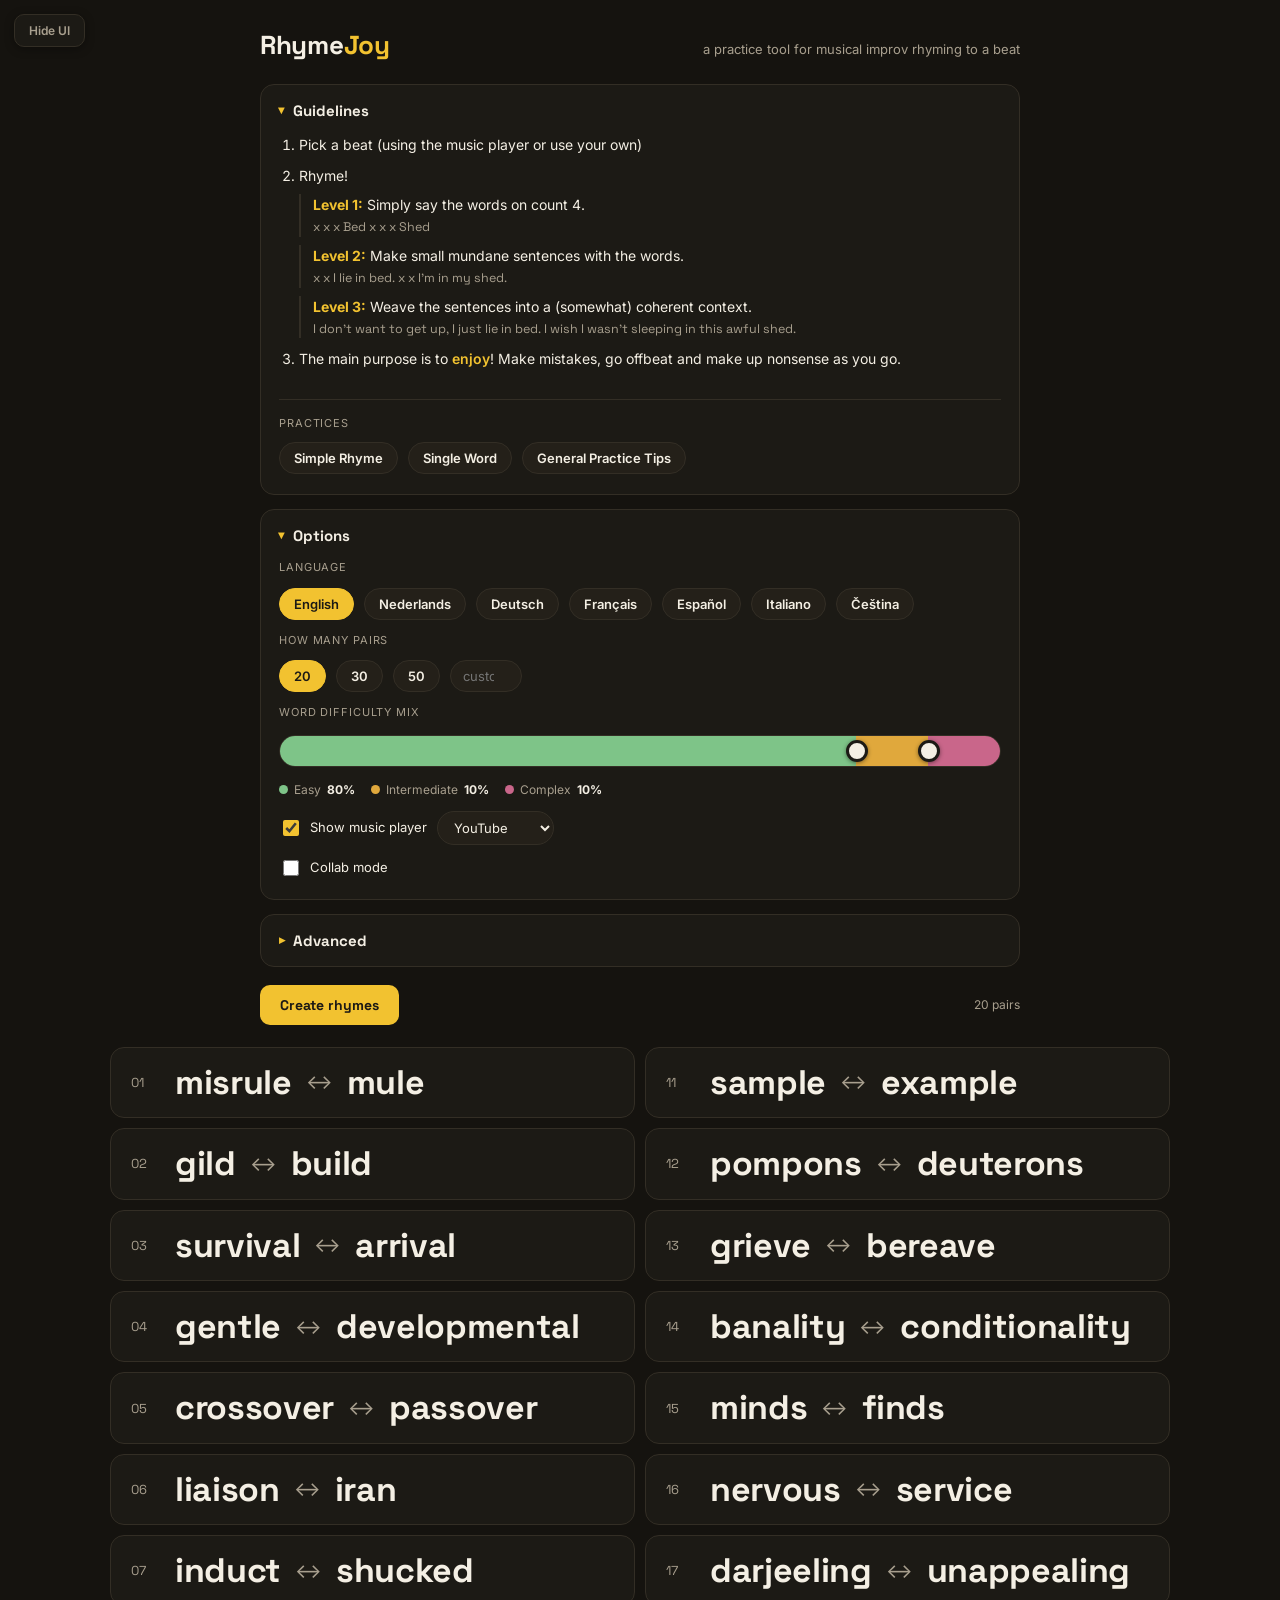
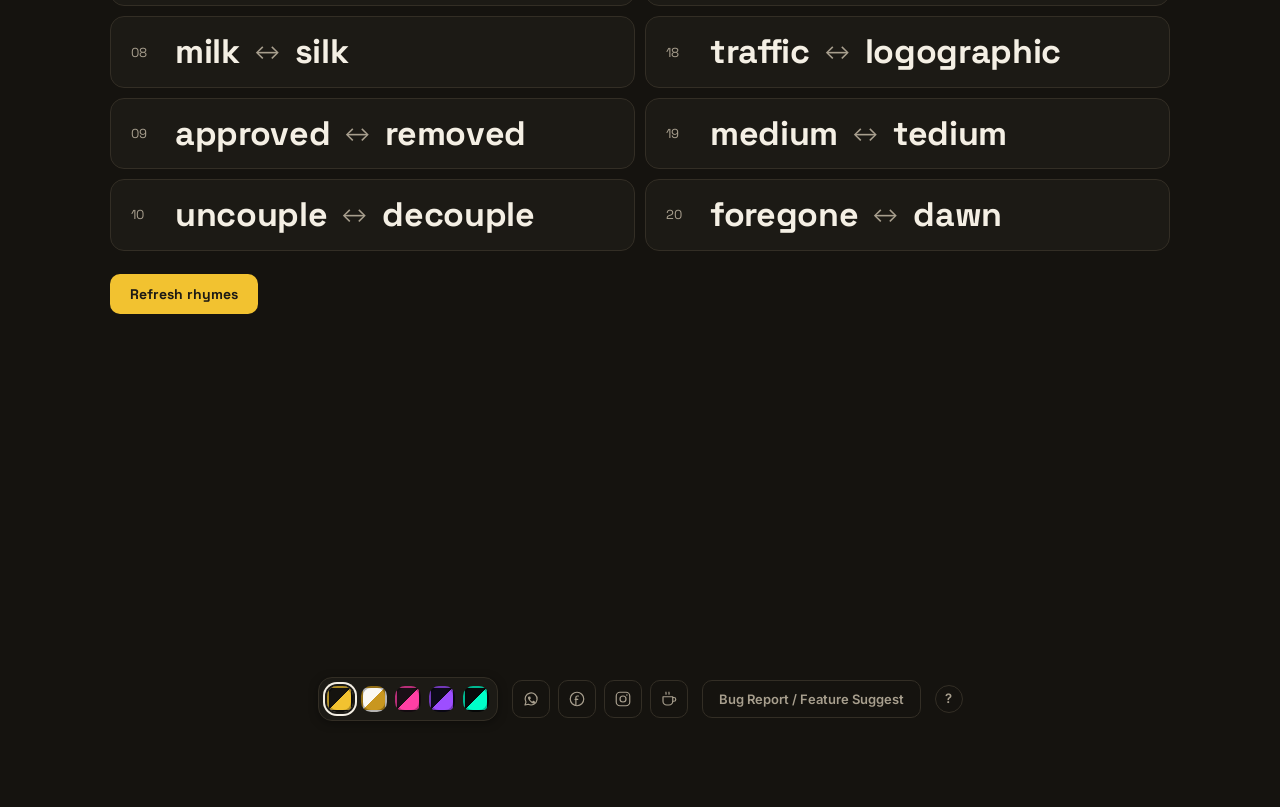
==== commit c26a6518: "Add a Notepad and wire hardware media keys to the local beats player Notepad: a floating text editor" ====
--- a/rg-latest.html
+++ b/rg-latest.html
@@ -147,7 +147,7 @@
               <span>Enable keyboard shortcuts</span>
             </label>
           </div>
-          <div class="status-msg">C toggles Collab mode &middot; Space or Enter refreshes rhymes &middot; holding D reveals all definitions (Simple Definition mode)</div>
+          <div class="status-msg">C toggles Collab mode &middot; N toggles the Notepad &middot; Space or Enter refreshes rhymes &middot; holding D reveals all definitions (Simple Definition mode)</div>
         </div>
         <div class="advanced-section">
           <div class="advanced-section-title">Slant rhymes</div>
@@ -212,6 +212,10 @@
             <div class="label">Metronome volume</div>
             <input type="range" id="metronomeVolumeSlider" min="0" max="100" step="5" value="70" aria-label="Metronome volume">
             <span class="range-value" id="metronomeVolumeValue">70%</span>
+          </div>
+          <div class="row" style="margin-top:14px;">
+            <div class="label">Notepad</div>
+            <button type="button" class="btn-ghost" id="showNotepadBtn">Show notepad</button>
           </div>
         </div>
         <div class="advanced-section">
@@ -354,6 +358,16 @@
     <div class="metronome-bpm-value" id="metronomeBpmValue">120 BPM</div>
     <input type="range" id="metronomeBpmSlider" min="40" max="240" step="1" value="120" aria-label="Beats per minute">
     <button type="button" class="btn-main" id="metronomeToggleBtn">Start</button>
+  </div>
+
+  <div class="panel notepad-panel" id="notepadPanel" hidden>
+    <button type="button" class="panel-close-btn" id="notepadCloseBtn" aria-label="Hide notepad">✕</button>
+    <div class="notepad-title">Notepad</div>
+    <textarea class="notepad-textarea" id="notepadTextarea" placeholder="Jot down bars, word ideas, practice notes…" spellcheck="false"></textarea>
+    <div class="row notepad-footer">
+      <button type="button" class="btn-ghost" id="notepadClearBtn">Clear</button>
+      <div class="status-msg">Autosaves to this browser only.</div>
+    </div>
   </div>
 
   <div class="pairs" id="pairsContainer"></div>
--- a/data/styles.css
+++ b/data/styles.css
@@ -768,6 +768,54 @@
   transform:scale(1.3);
 }
 
+/* Notepad — a floating card (not a full-width top/bottom bar like the timer
+   and metronome, since it doesn't need to reserve edge-to-edge space) so it
+   can coexist with either. Fixed like those two so it survives Hide UI and
+   stays reachable — and toggleable via the 'n' keyboard shortcut — while
+   practicing. See updateShowNotepadUI/js/app.js for the toggle logic and
+   notepadTextarea's input handler for the autosave-to-localStorage. */
+.notepad-panel{
+  position:fixed;
+  bottom:20px;
+  right:20px;
+  z-index:26;
+  width:min(340px, calc(100vw - 32px));
+  max-height:min(70vh, 520px);
+  box-shadow:0 4px 18px rgba(0,0,0,.4);
+  display:flex;
+  flex-direction:column;
+  gap:10px;
+}
+.notepad-panel[hidden]{display:none;}
+.notepad-title{
+  font-family:'Space Grotesk',sans-serif;
+  font-weight:700;
+  font-size:15px;
+  color:var(--ink);
+  padding-right:28px;
+}
+.notepad-textarea{
+  width:100%;
+  min-height:180px;
+  flex:1 1 auto;
+  resize:vertical;
+  box-sizing:border-box;
+  background:var(--panel-2);
+  border:1px solid var(--line);
+  border-radius:10px;
+  color:var(--ink);
+  font-family:'Inter',sans-serif;
+  font-size:13.5px;
+  line-height:1.5;
+  padding:10px 12px;
+}
+.notepad-textarea:focus-visible{outline:2px solid var(--accent); outline-offset:2px;}
+.notepad-footer{
+  justify-content:space-between;
+  align-items:center;
+}
+.notepad-footer .status-msg{margin-top:0;}
+
 /* A plain, non-fixed bar at the bottom of the page content — scrolls away
    with everything else instead of staying pinned like the timer does. */
 .footer-bar{
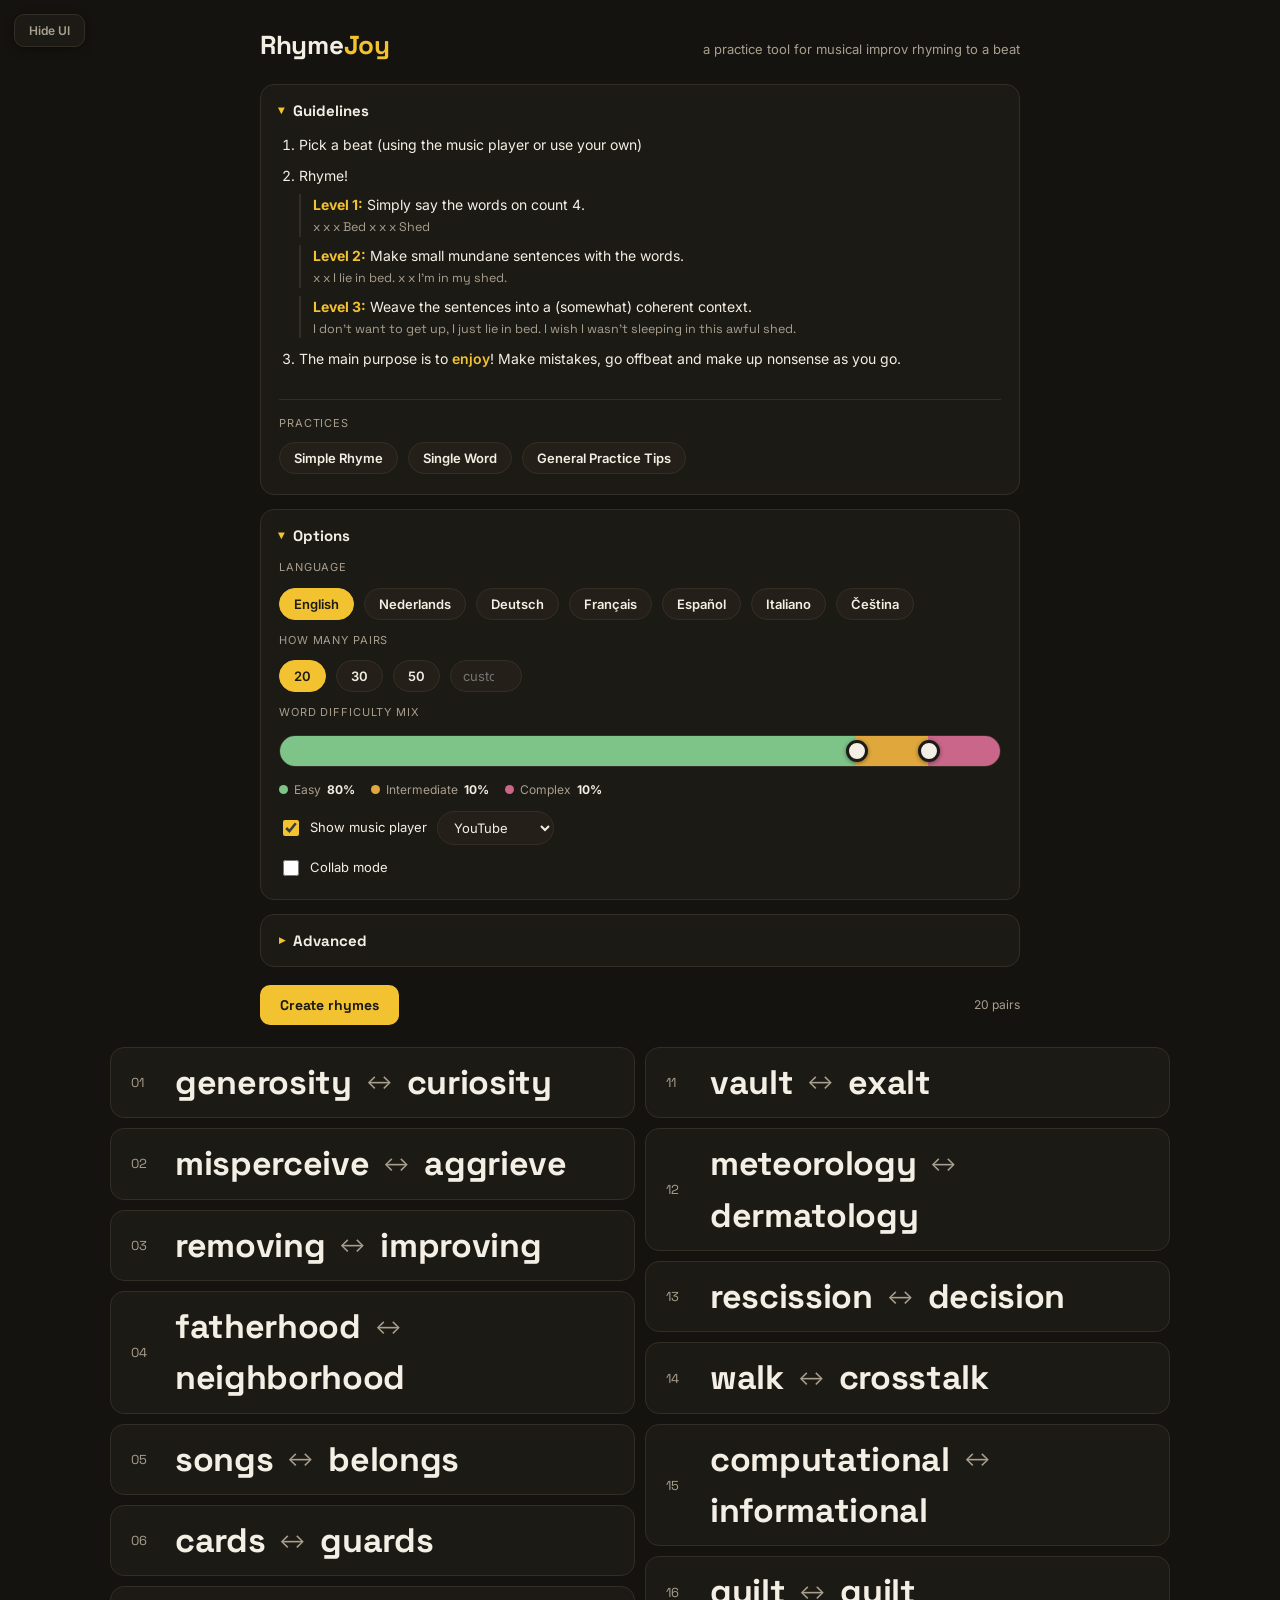
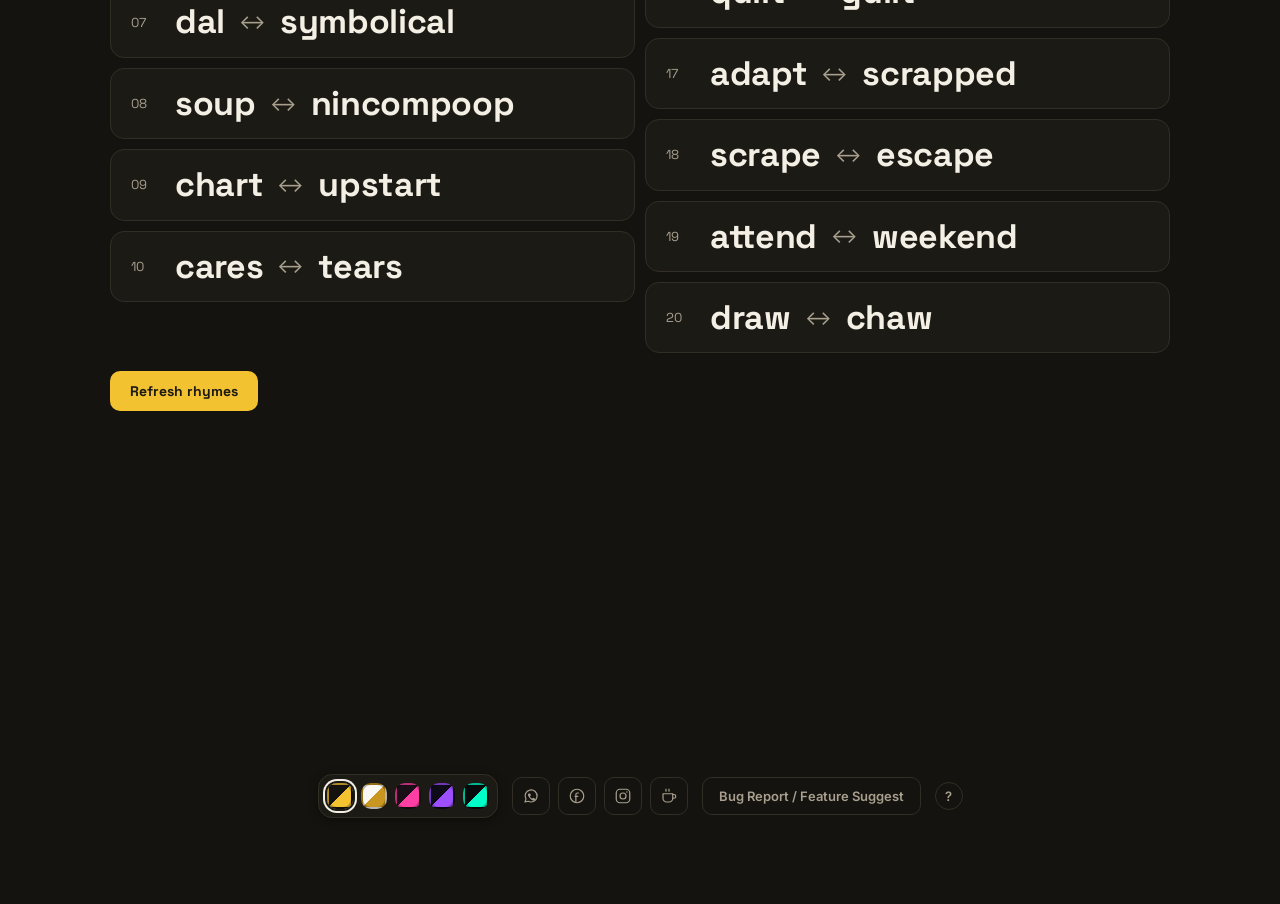
==== commit a08ffe70: "Add a download button to the Notepad Saves the current notes as a notepad-YYYY-MM-DD.txt file, match" ====
--- a/rg-latest.html
+++ b/rg-latest.html
@@ -365,7 +365,10 @@
     <div class="notepad-title">Notepad</div>
     <textarea class="notepad-textarea" id="notepadTextarea" placeholder="Jot down bars, word ideas, practice notes…" spellcheck="false"></textarea>
     <div class="row notepad-footer">
-      <button type="button" class="btn-ghost" id="notepadClearBtn">Clear</button>
+      <div class="row">
+        <button type="button" class="btn-ghost" id="notepadDownloadBtn">Download</button>
+        <button type="button" class="btn-ghost" id="notepadClearBtn">Clear</button>
+      </div>
       <div class="status-msg">Autosaves to this browser only.</div>
     </div>
   </div>
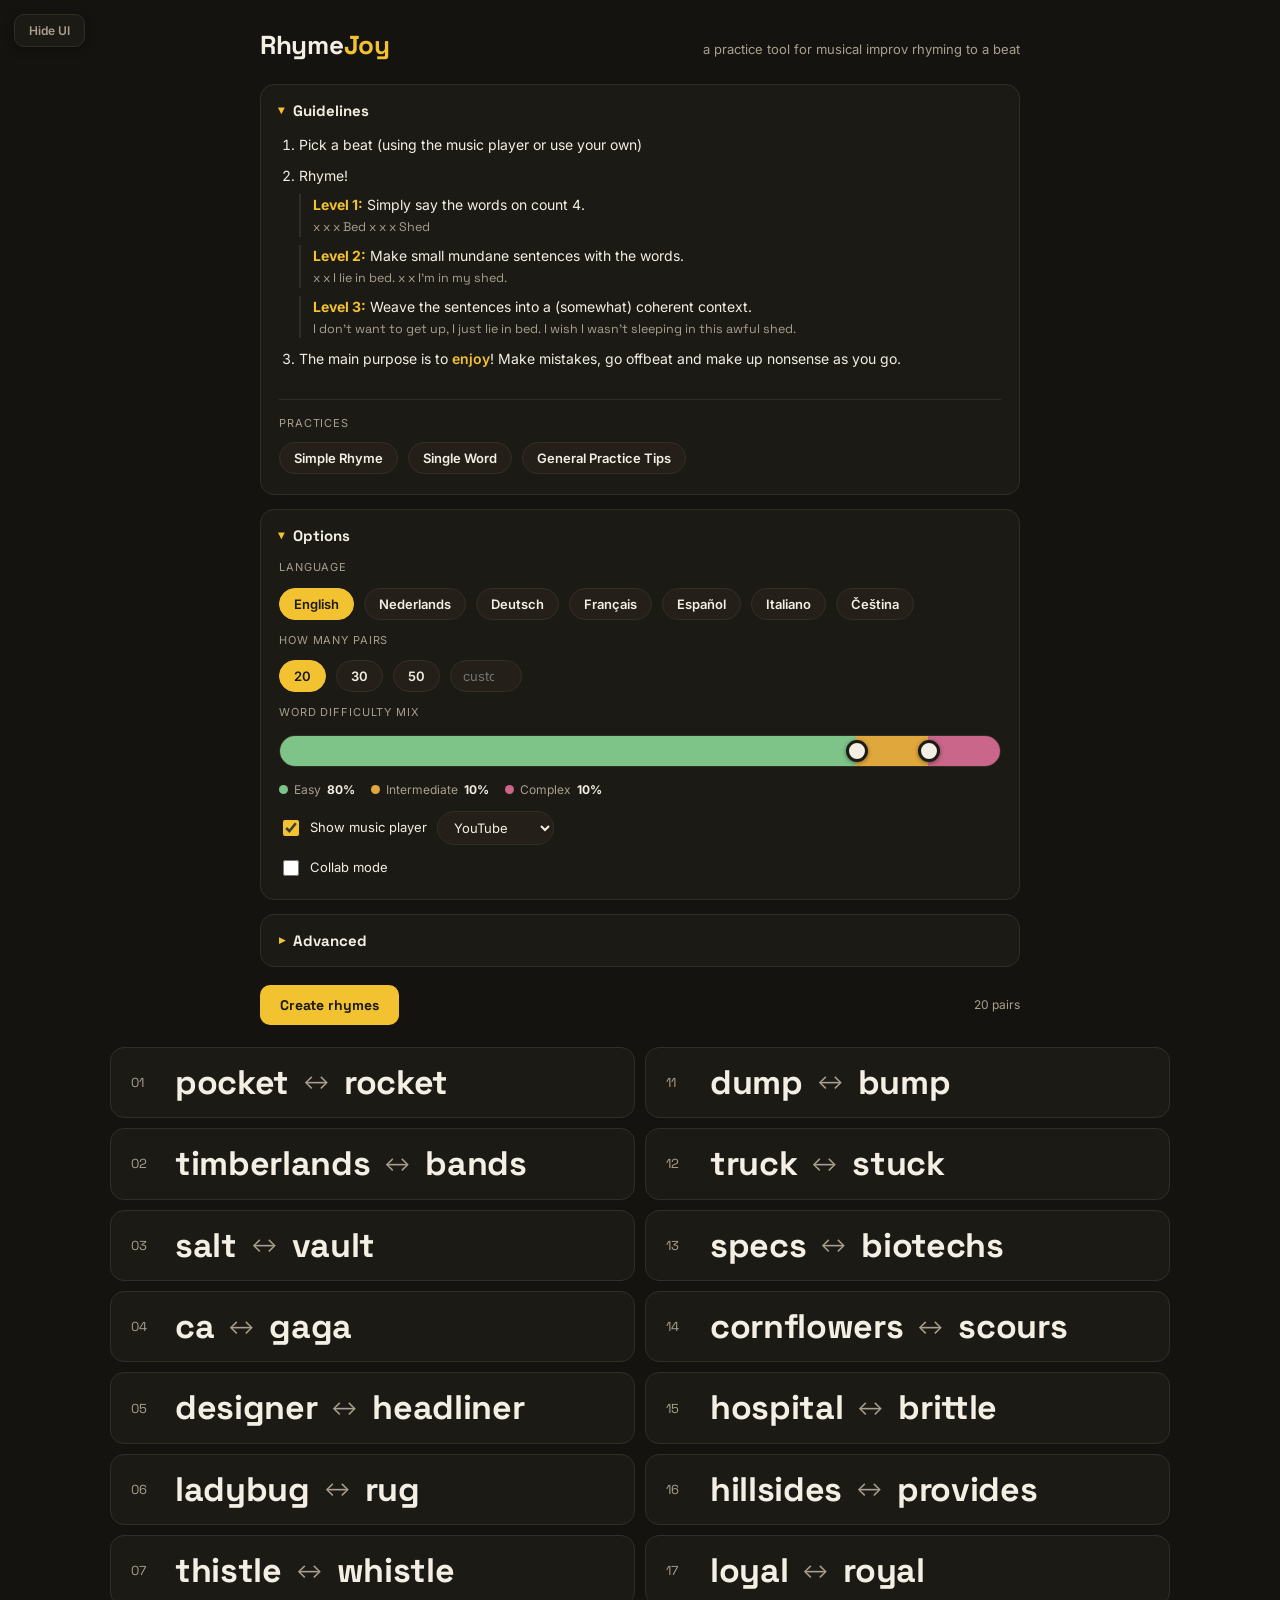
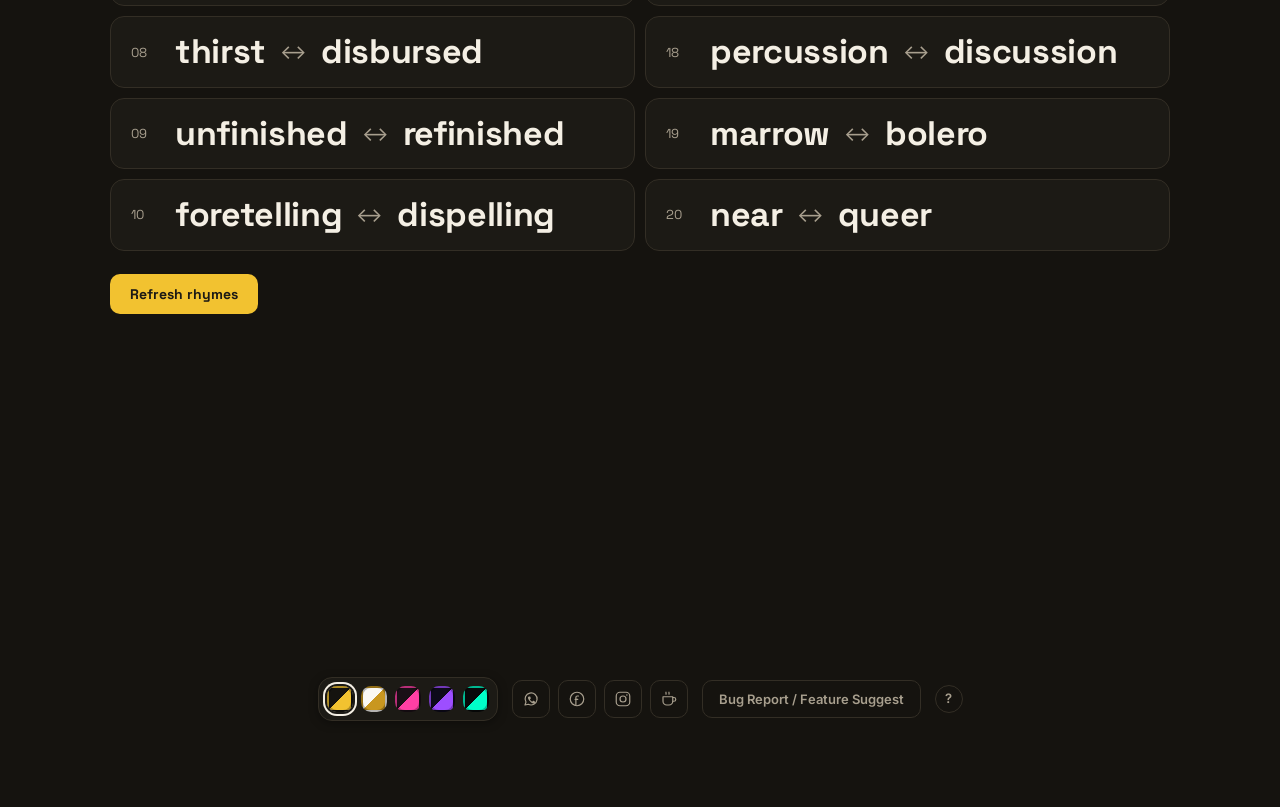
==== commit 9e42726a: "Make the 'D' hold-to-reveal shortcut work regardless of Definitions style revealAllDefsForHold() was" ====
--- a/rg-latest.html
+++ b/rg-latest.html
@@ -147,7 +147,7 @@
               <span>Enable keyboard shortcuts</span>
             </label>
           </div>
-          <div class="status-msg">C toggles Collab mode &middot; N toggles the Notepad &middot; Space or Enter refreshes rhymes &middot; holding D reveals all definitions (Simple Definition mode)</div>
+          <div class="status-msg">C toggles Collab mode &middot; N toggles the Notepad &middot; Space or Enter refreshes rhymes &middot; holding D reveals all definitions</div>
         </div>
         <div class="advanced-section">
           <div class="advanced-section-title">Slant rhymes</div>
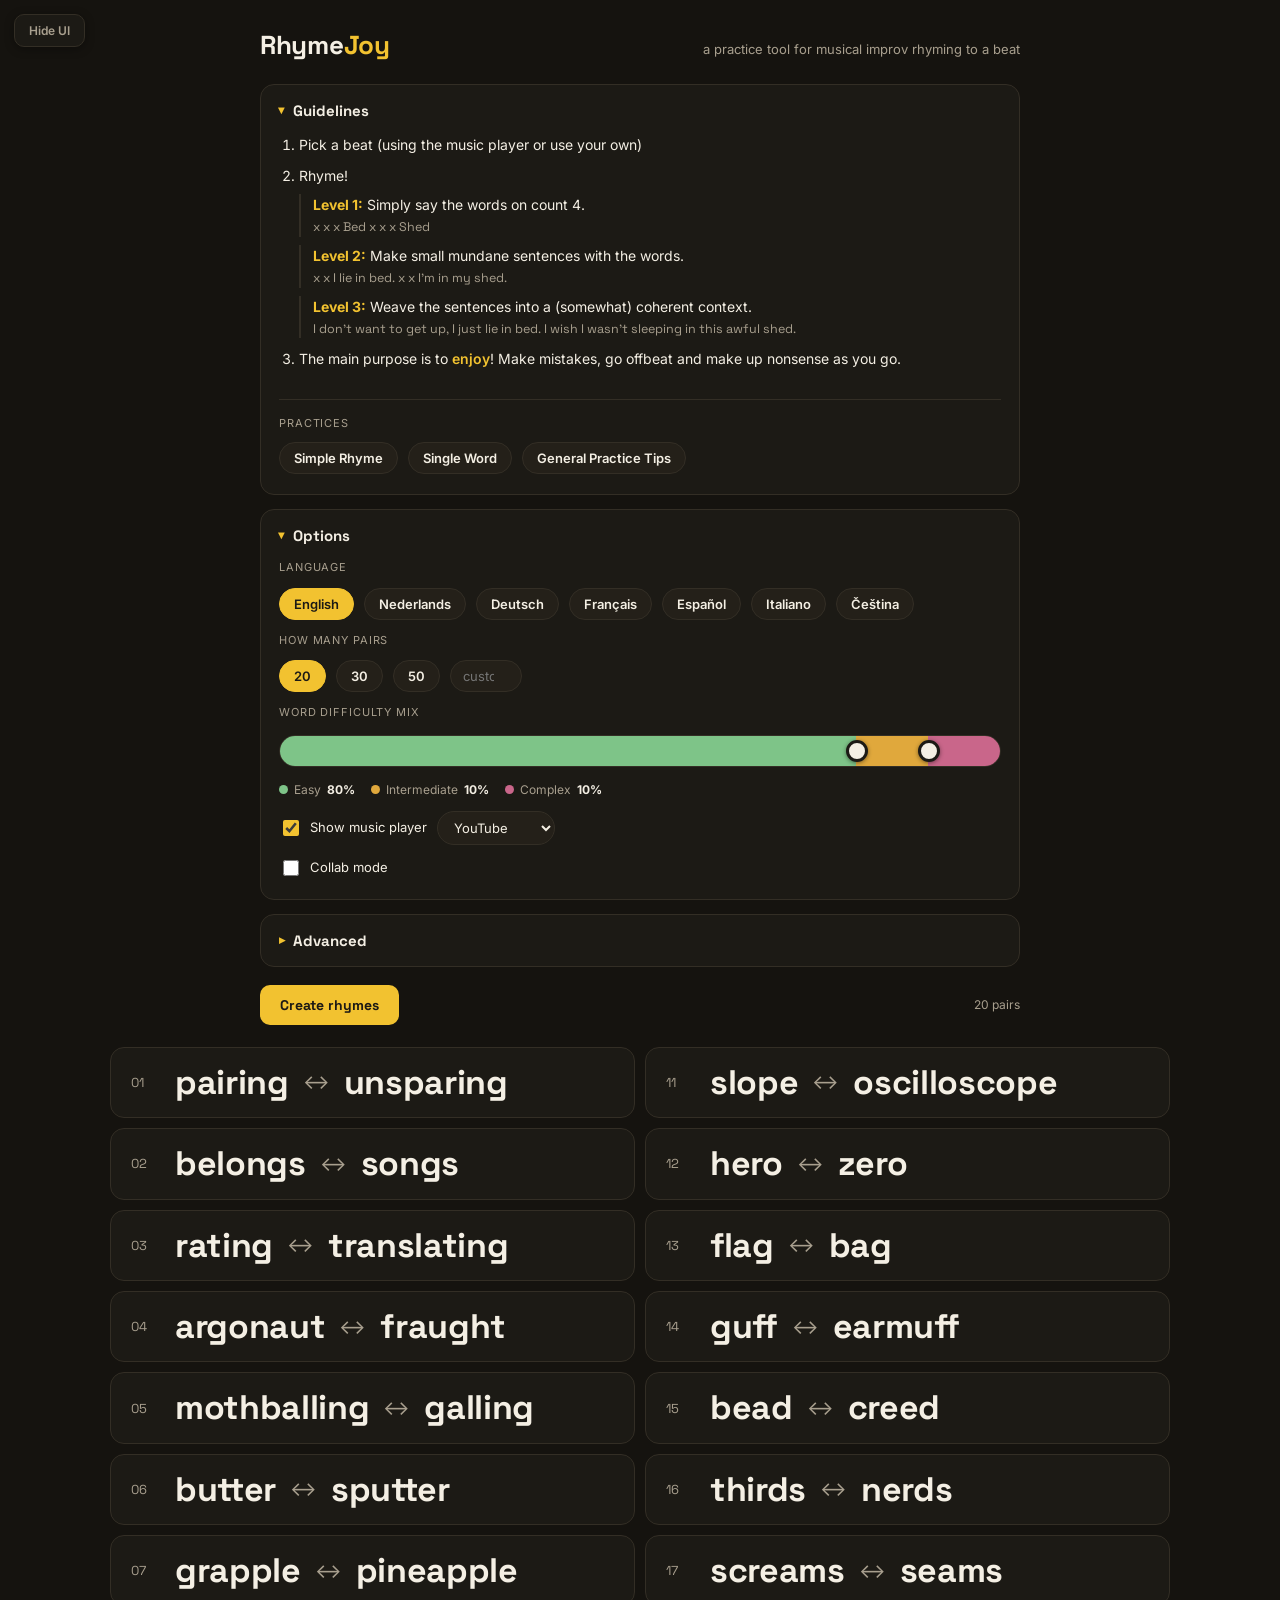
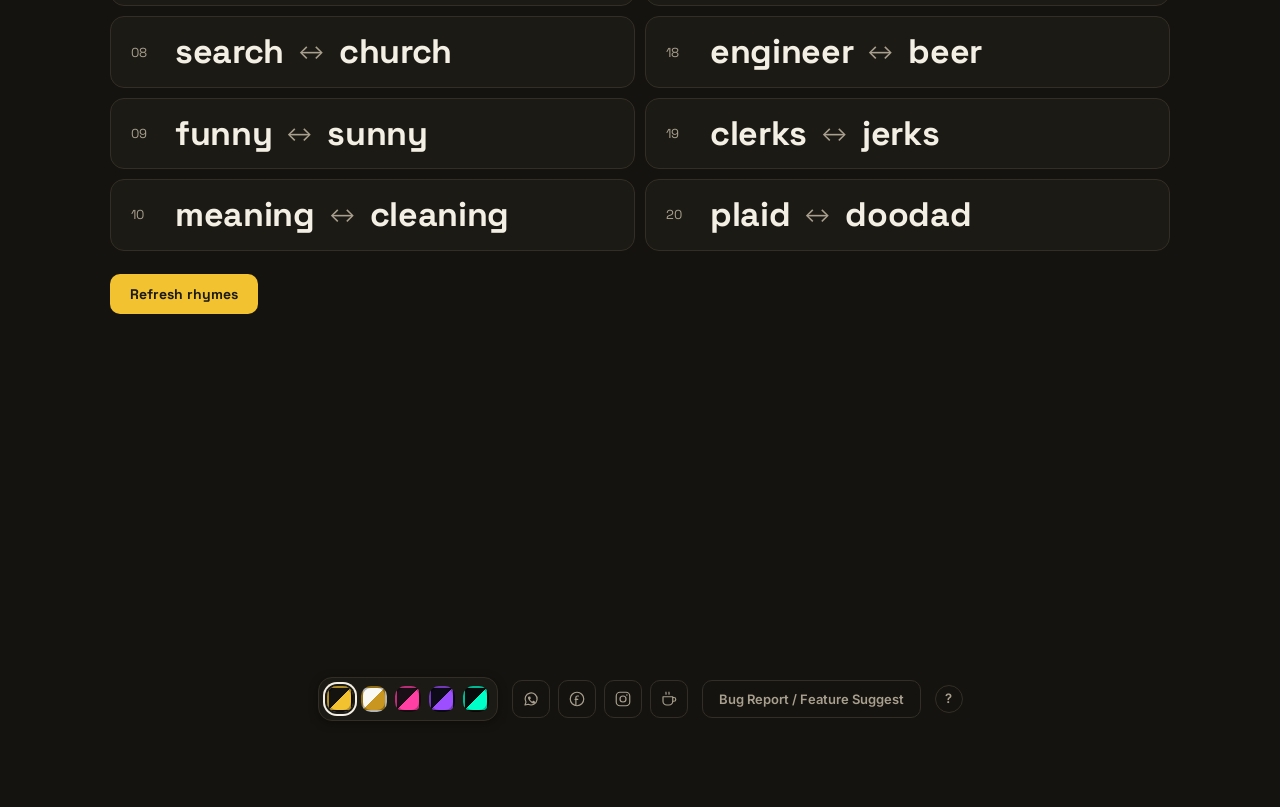
==== commit b301915f: "Make the metronome a music-player source instead of a standalone panel The metronome used to be a se" ====
--- a/rg-latest.html
+++ b/rg-latest.html
@@ -110,6 +110,7 @@
             <option value="spotify">Spotify</option>
             <option value="youtube">YouTube</option>
             <option value="local">Local Beats</option>
+            <option value="metronome">Metronome</option>
           </select>
         </div>
         <div class="row">
@@ -203,15 +204,6 @@
               <input type="number" class="timer-duration-input" data-duration-index="4" min="1" max="180" value="25">
               <input type="number" class="timer-duration-input" data-duration-index="5" min="1" max="180" value="30">
             </div>
-          </div>
-          <div class="row" style="margin-top:14px;">
-            <div class="label">Practice metronome</div>
-            <button type="button" class="btn-ghost" id="showMetronomeBtn">Show metronome</button>
-          </div>
-          <div class="row" style="margin-top:14px;">
-            <div class="label">Metronome volume</div>
-            <input type="range" id="metronomeVolumeSlider" min="0" max="100" step="5" value="70" aria-label="Metronome volume">
-            <span class="range-value" id="metronomeVolumeValue">70%</span>
           </div>
           <div class="row" style="margin-top:14px;">
             <div class="label">Notepad</div>
@@ -352,14 +344,6 @@
     </div>
   </div>
 
-  <div class="panel metronome-panel" id="metronomePanel" hidden>
-    <button type="button" class="panel-close-btn" id="metronomeCloseBtn" aria-label="Hide metronome">✕</button>
-    <div class="metronome-beat" id="metronomeBeat" aria-hidden="true"></div>
-    <div class="metronome-bpm-value" id="metronomeBpmValue">120 BPM</div>
-    <input type="range" id="metronomeBpmSlider" min="40" max="240" step="1" value="120" aria-label="Beats per minute">
-    <button type="button" class="btn-main" id="metronomeToggleBtn">Start</button>
-  </div>
-
   <div class="panel notepad-panel" id="notepadPanel" hidden>
     <button type="button" class="panel-close-btn" id="notepadCloseBtn" aria-label="Hide notepad">✕</button>
     <div class="notepad-title">Notepad</div>
@@ -399,6 +383,17 @@
         <div class="label">Volume</div>
         <input type="range" id="localPlayerVolumeSlider" min="0" max="100" step="5" value="70" aria-label="Beat volume">
         <span class="range-value" id="localPlayerVolumeValue">70%</span>
+      </div>
+    </div>
+    <div class="panel metronome-player" id="metronomePlayer" hidden>
+      <div class="metronome-beat" id="metronomeBeat" aria-hidden="true"></div>
+      <div class="metronome-bpm-value" id="metronomeBpmValue">120 BPM</div>
+      <input type="range" id="metronomeBpmSlider" min="40" max="240" step="1" value="120" aria-label="Beats per minute">
+      <button type="button" class="btn-main" id="metronomeToggleBtn">Start</button>
+      <div class="row">
+        <div class="label">Volume</div>
+        <input type="range" id="metronomeVolumeSlider" min="0" max="100" step="5" value="70" aria-label="Metronome volume">
+        <span class="range-value" id="metronomeVolumeValue">70%</span>
       </div>
     </div>
   </div>
--- a/data/styles.css
+++ b/data/styles.css
@@ -458,7 +458,7 @@
   overflow-y:auto;
 }
 .timer-panel[hidden]{display:none;}
-/* Both .timer-panel and .metronome-panel are position:fixed, which is
+/* Both .timer-panel and .notepad-panel are position:fixed, which is
    itself enough to make them the containing block for this — no extra
    position:relative needed on either. */
 .panel-close-btn{
@@ -704,8 +704,9 @@
    the settings UI is hidden. Theme switcher and Feedback used to live here
    too, fixed at the top-right; they're not persistent anymore (see
    .footer-bar below) since, unlike Hide UI, there's no reason you'd need
-   either reachable mid-practice. z-index above .metronome-panel (also
-   top-fixed, see below) so it stays clickable when that's open too. */
+   either reachable mid-practice. z-index above .timer-panel and
+   .notepad-panel (also fixed, see below) so it stays clickable when either
+   is open too. */
 .hide-ui-btn{
   position:fixed;
   top:14px;
@@ -717,33 +718,17 @@
   font-size:12px;
 }
 
-/* Practice metronome — a fixed top bar, mirroring the timer's fixed bottom
-   bar (see the comment above .timer-panel) so the two can be shown at the
-   same time without overlapping. Same "on top of everything, including
-   Hide UI state" reasoning as the timer — see .hide-ui-btn's z-index note
-   for why it still wins the corner where the two would otherwise collide.
-   body.metronome-open reserves matching space at the top of .wrap so it
-   never sits on top of the header. */
-.metronome-panel{
-  position:fixed;
-  top:0;
-  left:0;
-  right:0;
-  z-index:25;
-  width:100%;
-  background:var(--panel);
-  border-bottom:1px solid var(--line);
-  border-radius:0 0 16px 16px;
-  padding:16px 18px;
-  box-shadow:0 4px 18px rgba(0,0,0,.4);
+/* Practice metronome — one of the music-player sources (see
+   .playlist-panel/.local-player above), not a standalone overlay, so it
+   just sits in-flow inside the playlist panel like .local-player and is
+   shown/hidden the same way (updatePlaylistSource() in js/app.js). */
+.metronome-player{
   display:flex;
   flex-direction:column;
   align-items:center;
-  gap:10px;
-  text-align:center;
-}
-.metronome-panel[hidden]{display:none;}
-body.metronome-open .wrap{padding-top:190px;}
+  gap:14px;
+}
+.metronome-player[hidden]{display:none;}
 .metronome-bpm-value{
   font-family:'Space Grotesk',sans-serif;
   font-weight:700;
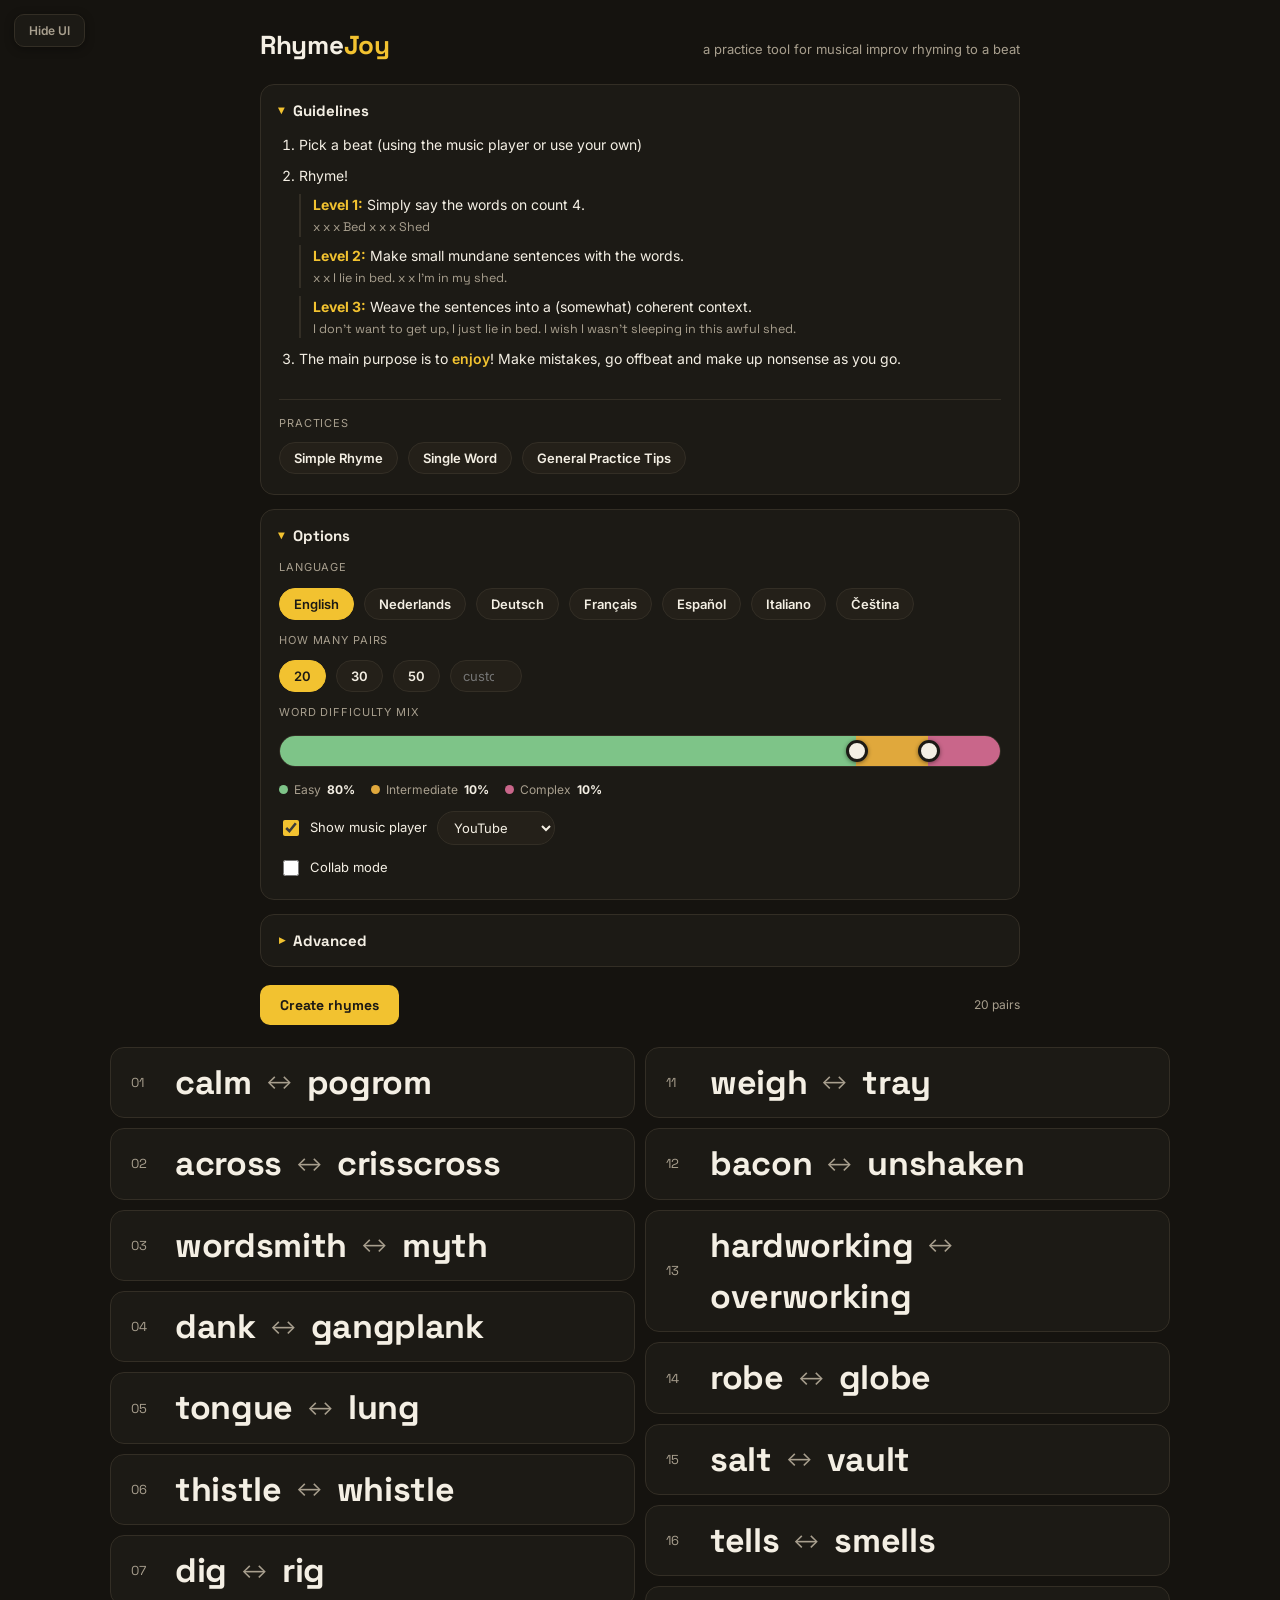
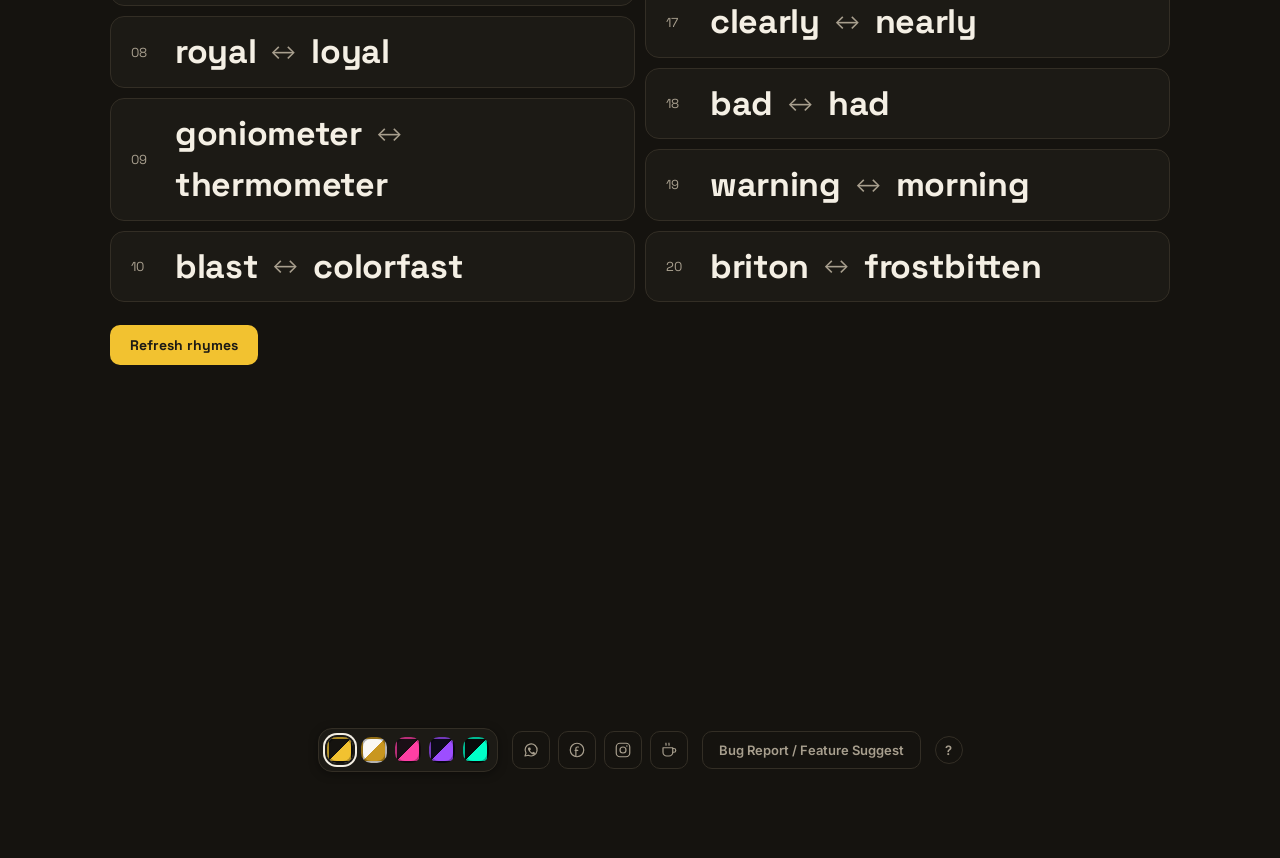
==== commit 4b30fee2: "Fix intermittently-soft metronome beats; add beat-emphasis buttons The metronome scheduled each tick" ====
--- a/rg-latest.html
+++ b/rg-latest.html
@@ -389,7 +389,13 @@
       <div class="metronome-beat" id="metronomeBeat" aria-hidden="true"></div>
       <div class="metronome-bpm-value" id="metronomeBpmValue">120 BPM</div>
       <input type="range" id="metronomeBpmSlider" min="40" max="240" step="1" value="120" aria-label="Beats per minute">
-      <button type="button" class="btn-main" id="metronomeToggleBtn">Start</button>
+      <div class="row" style="justify-content:center;">
+        <button type="button" class="btn-main" id="metronomeToggleBtn">Start</button>
+        <button type="button" class="pill metronome-emphasis-pill active" data-emphasis="0">No emphasis</button>
+        <button type="button" class="pill metronome-emphasis-pill" data-emphasis="4">4</button>
+        <button type="button" class="pill metronome-emphasis-pill" data-emphasis="8">8</button>
+        <button type="button" class="pill metronome-emphasis-pill" data-emphasis="16">16</button>
+      </div>
       <div class="row">
         <div class="label">Volume</div>
         <input type="range" id="metronomeVolumeSlider" min="0" max="100" step="5" value="70" aria-label="Metronome volume">
--- a/data/styles.css
+++ b/data/styles.css
@@ -737,9 +737,11 @@
   font-variant-numeric:tabular-nums;
 }
 #metronomeBpmSlider{width:min(320px, 80vw);}
-/* Pulses on every beat via tickMetronome() (js/app.js) — a plain color/scale
-   flip rather than a keyframe animation, since it needs to reset and
-   re-trigger every beat at whatever tempo the BPM slider is set to. */
+/* Pulses on every beat via pulseMetronomeBeat() (js/app.js) — a plain
+   color/scale flip rather than a keyframe animation, since it needs to
+   reset and re-trigger every beat at whatever tempo the BPM slider is set
+   to. .pulse-emphasis rides along on emphasis beats (see the emphasis
+   pills) so the downbeat is visibly, not just audibly, distinct. */
 .metronome-beat{
   width:16px;
   height:16px;
@@ -751,6 +753,10 @@
 .metronome-beat.pulse{
   background:var(--near);
   transform:scale(1.3);
+}
+.metronome-beat.pulse.pulse-emphasis{
+  background:var(--accent);
+  transform:scale(1.6);
 }
 
 /* Notepad — a floating card (not a full-width top/bottom bar like the timer
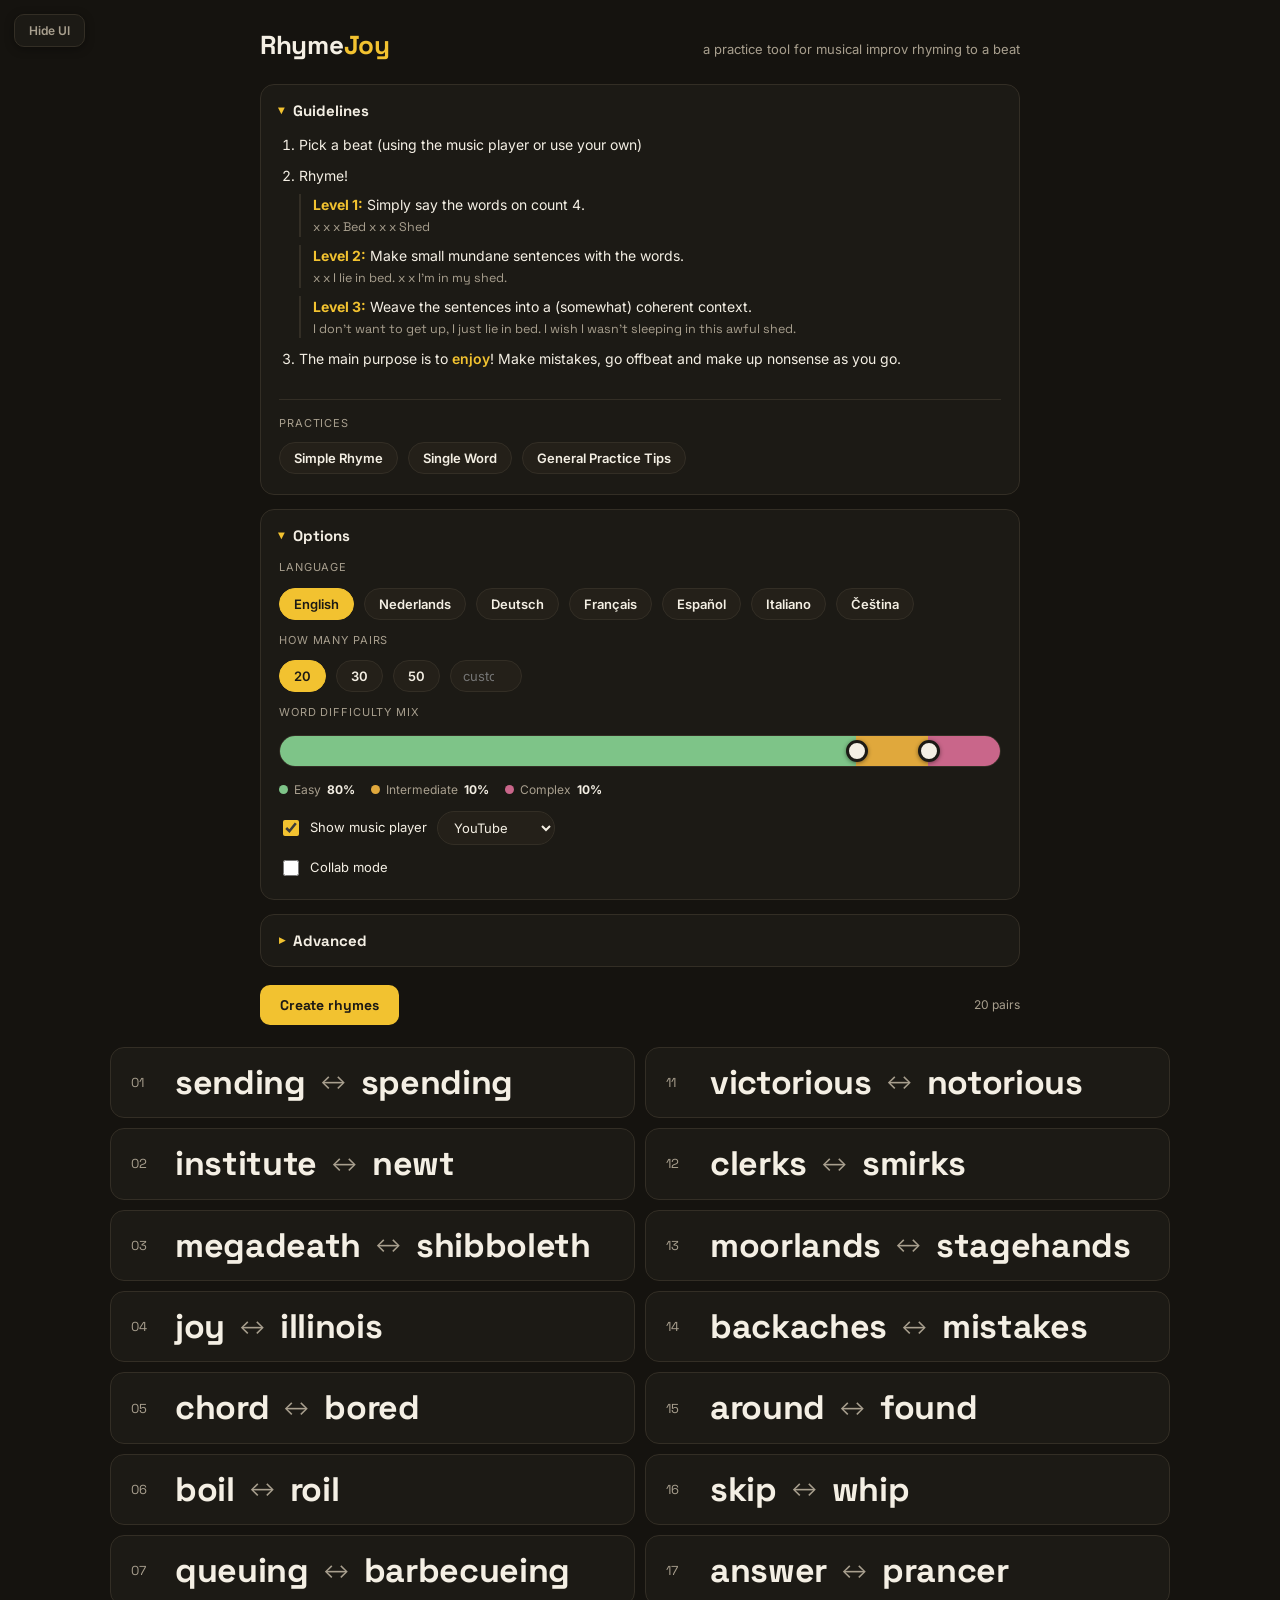
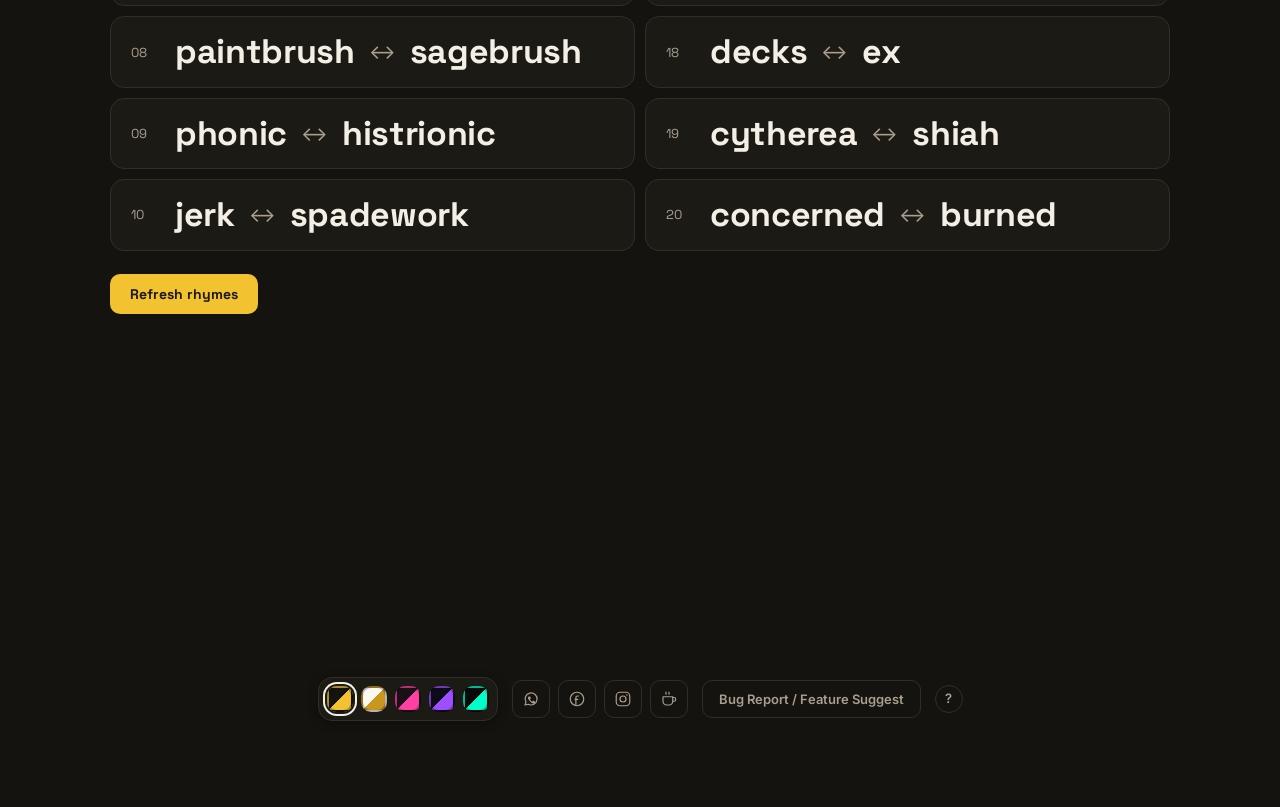
==== commit 13c17ca5: "Add Tab/M/S keyboard shortcuts: switch language, switch music player, show shortcuts Tab cycles thro" ====
--- a/rg-latest.html
+++ b/rg-latest.html
@@ -148,7 +148,7 @@
               <span>Enable keyboard shortcuts</span>
             </label>
           </div>
-          <div class="status-msg">C toggles Collab mode &middot; N toggles the Notepad &middot; Space or Enter refreshes rhymes &middot; holding D reveals all definitions</div>
+          <div class="status-msg">C toggles Collab mode &middot; N toggles the Notepad &middot; Space or Enter refreshes rhymes &middot; holding D reveals all definitions &middot; Tab switches language &middot; M switches the music player &middot; S shows/hides this shortcut list</div>
         </div>
         <div class="advanced-section">
           <div class="advanced-section-title">Slant rhymes</div>
@@ -355,6 +355,20 @@
       </div>
       <div class="status-msg">Autosaves to this browser only.</div>
     </div>
+  </div>
+
+  <div class="panel shortcuts-panel" id="shortcutsPanel" hidden>
+    <button type="button" class="panel-close-btn" id="shortcutsCloseBtn" aria-label="Hide shortcuts">✕</button>
+    <div class="shortcuts-title">Keyboard shortcuts</div>
+    <ul class="shortcuts-list">
+      <li><kbd>Space</kbd>/<kbd>Enter</kbd><span>Refresh rhymes</span></li>
+      <li><kbd>Tab</kbd><span>Switch language</span></li>
+      <li><kbd>M</kbd><span>Switch music player</span></li>
+      <li><kbd>C</kbd><span>Toggle Collab mode</span></li>
+      <li><kbd>N</kbd><span>Toggle Notepad</span></li>
+      <li><kbd>D</kbd> hold<span>Reveal all definitions</span></li>
+      <li><kbd>S</kbd><span>Show/hide this list</span></li>
+    </ul>
   </div>
 
   <div class="pairs" id="pairsContainer"></div>
--- a/data/styles.css
+++ b/data/styles.css
@@ -778,6 +778,55 @@
   gap:10px;
 }
 .notepad-panel[hidden]{display:none;}
+
+/* Toggled by the 'S' keyboard shortcut (see the keyboard-shortcuts block in
+   js/app.js) — fixed like the timer/notepad panels so it's reachable
+   mid-practice, but top-right so it doesn't collide with either. */
+.shortcuts-panel{
+  position:fixed;
+  top:20px;
+  right:20px;
+  z-index:27;
+  width:min(300px, calc(100vw - 32px));
+  box-shadow:0 4px 18px rgba(0,0,0,.4);
+  display:flex;
+  flex-direction:column;
+  gap:10px;
+}
+.shortcuts-panel[hidden]{display:none;}
+.shortcuts-title{
+  font-family:'Space Grotesk',sans-serif;
+  font-weight:700;
+  font-size:15px;
+  color:var(--ink);
+  padding-right:28px;
+}
+.shortcuts-list{
+  list-style:none;
+  margin:0;
+  padding:0;
+  display:flex;
+  flex-direction:column;
+  gap:8px;
+}
+.shortcuts-list li{
+  display:flex;
+  align-items:center;
+  justify-content:space-between;
+  gap:12px;
+  font-size:13px;
+  color:var(--ink-dim);
+}
+.shortcuts-list kbd{
+  font-family:'Space Grotesk',sans-serif;
+  font-size:12px;
+  font-weight:700;
+  color:var(--ink);
+  background:var(--panel-2);
+  border:1px solid var(--line);
+  border-radius:6px;
+  padding:2px 7px;
+}
 .notepad-title{
   font-family:'Space Grotesk',sans-serif;
   font-weight:700;
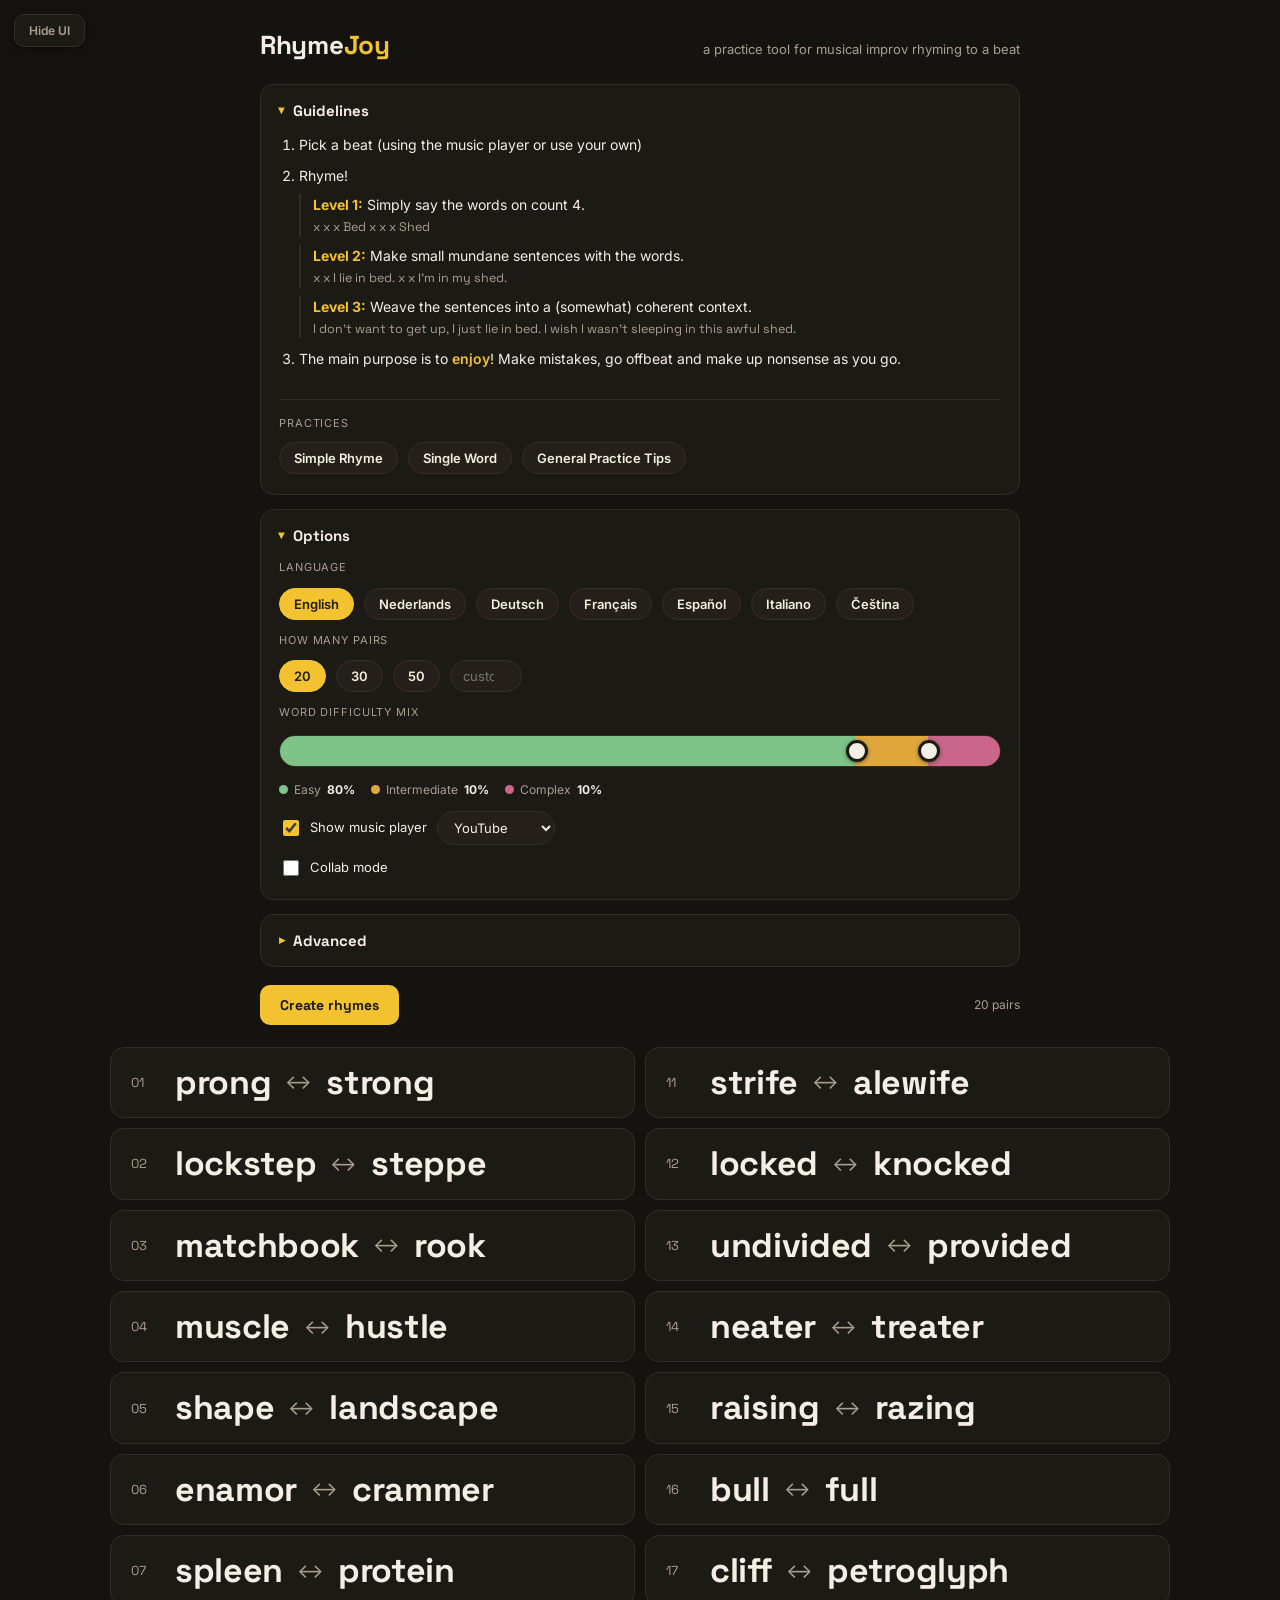
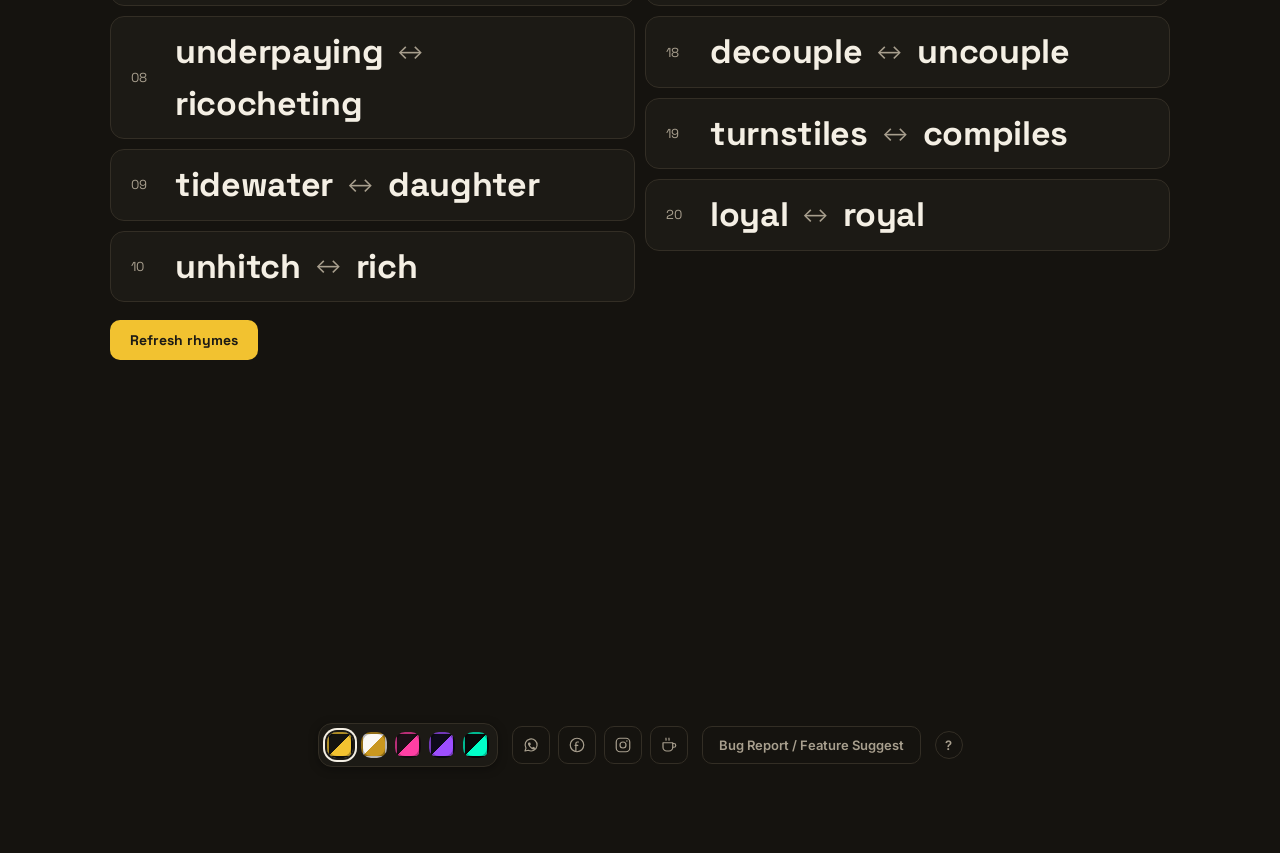
==== commit 2ede6187: "Change language-switch shortcut from Tab to L Tab conflicted with native tab-order navigation and ne" ====
--- a/rg-latest.html
+++ b/rg-latest.html
@@ -148,7 +148,7 @@
               <span>Enable keyboard shortcuts</span>
             </label>
           </div>
-          <div class="status-msg">C toggles Collab mode &middot; N toggles the Notepad &middot; Space or Enter refreshes rhymes &middot; holding D reveals all definitions &middot; Tab switches language &middot; M switches the music player &middot; S shows/hides this shortcut list</div>
+          <div class="status-msg">C toggles Collab mode &middot; N toggles the Notepad &middot; Space or Enter refreshes rhymes &middot; holding D reveals all definitions &middot; L switches language &middot; M switches the music player &middot; S shows/hides this shortcut list</div>
         </div>
         <div class="advanced-section">
           <div class="advanced-section-title">Slant rhymes</div>
@@ -362,7 +362,7 @@
     <div class="shortcuts-title">Keyboard shortcuts</div>
     <ul class="shortcuts-list">
       <li><kbd>Space</kbd>/<kbd>Enter</kbd><span>Refresh rhymes</span></li>
-      <li><kbd>Tab</kbd><span>Switch language</span></li>
+      <li><kbd>L</kbd><span>Switch language</span></li>
       <li><kbd>M</kbd><span>Switch music player</span></li>
       <li><kbd>C</kbd><span>Toggle Collab mode</span></li>
       <li><kbd>N</kbd><span>Toggle Notepad</span></li>
